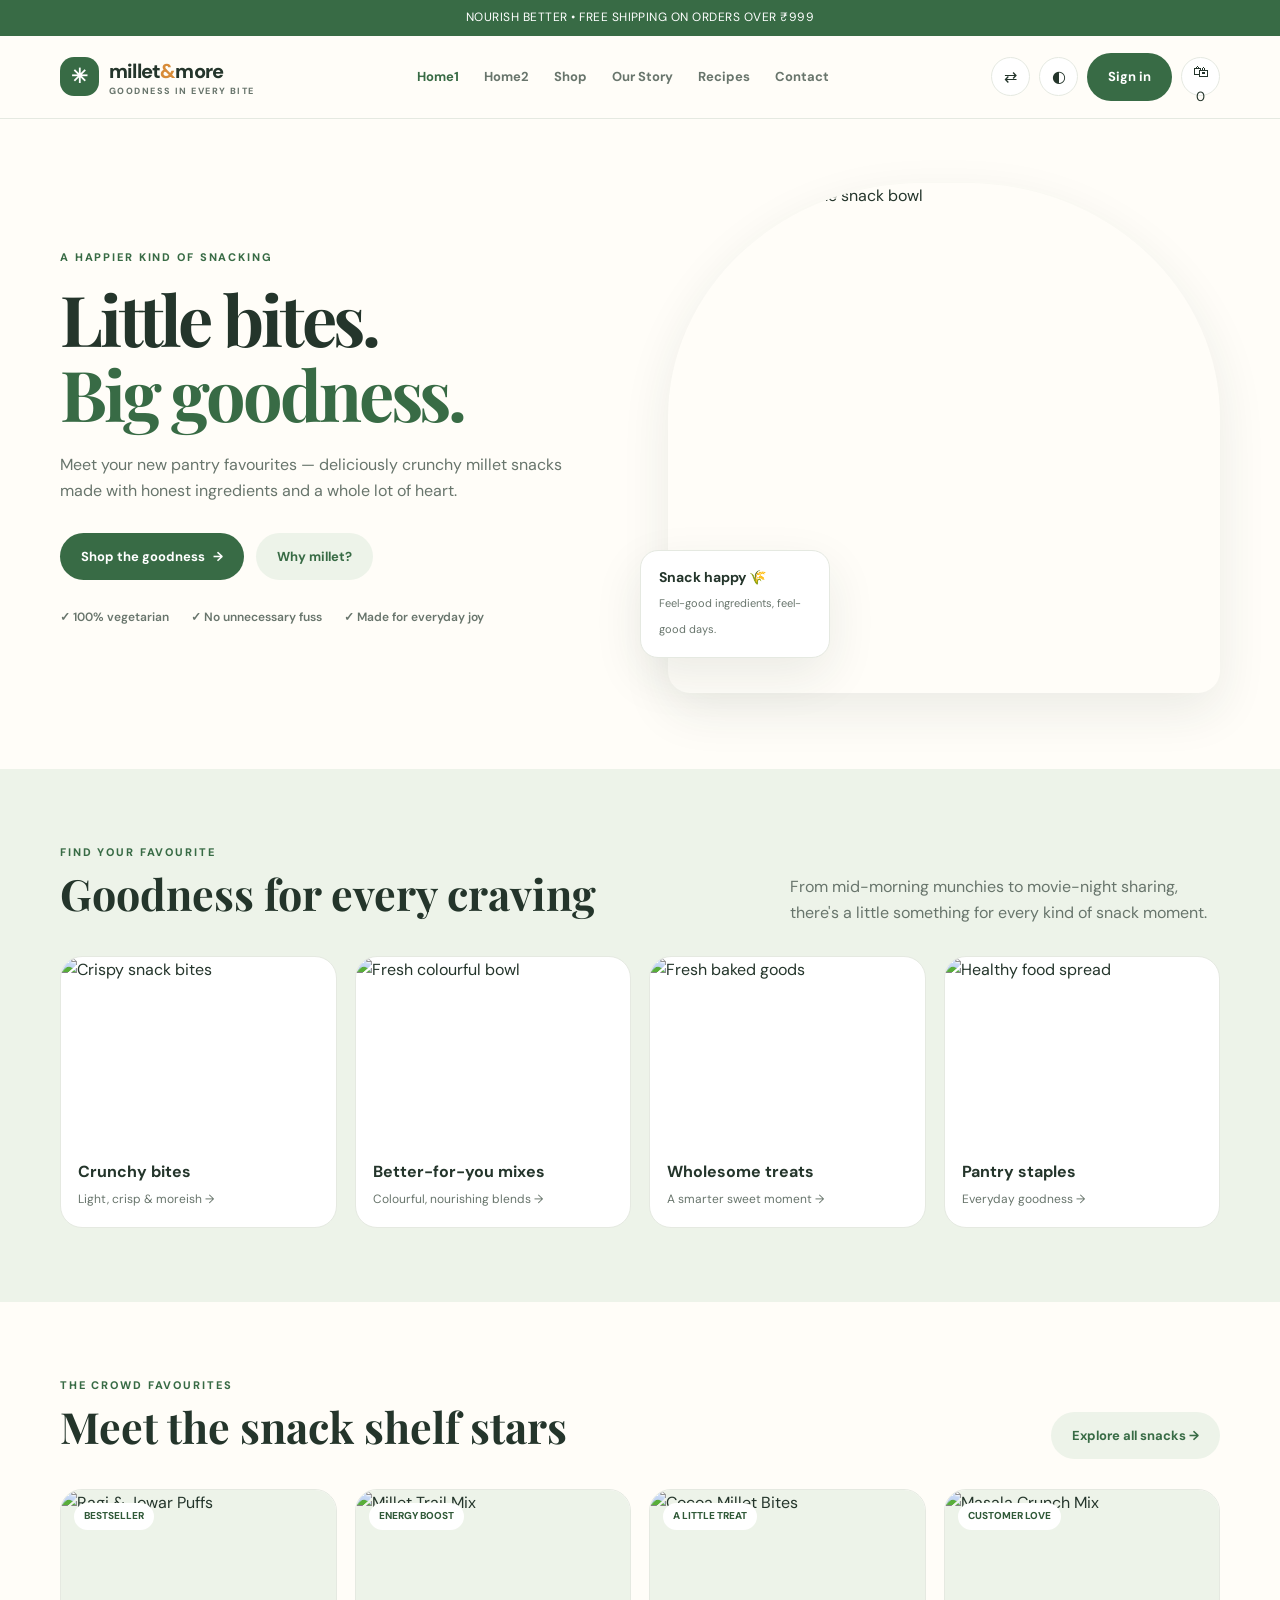
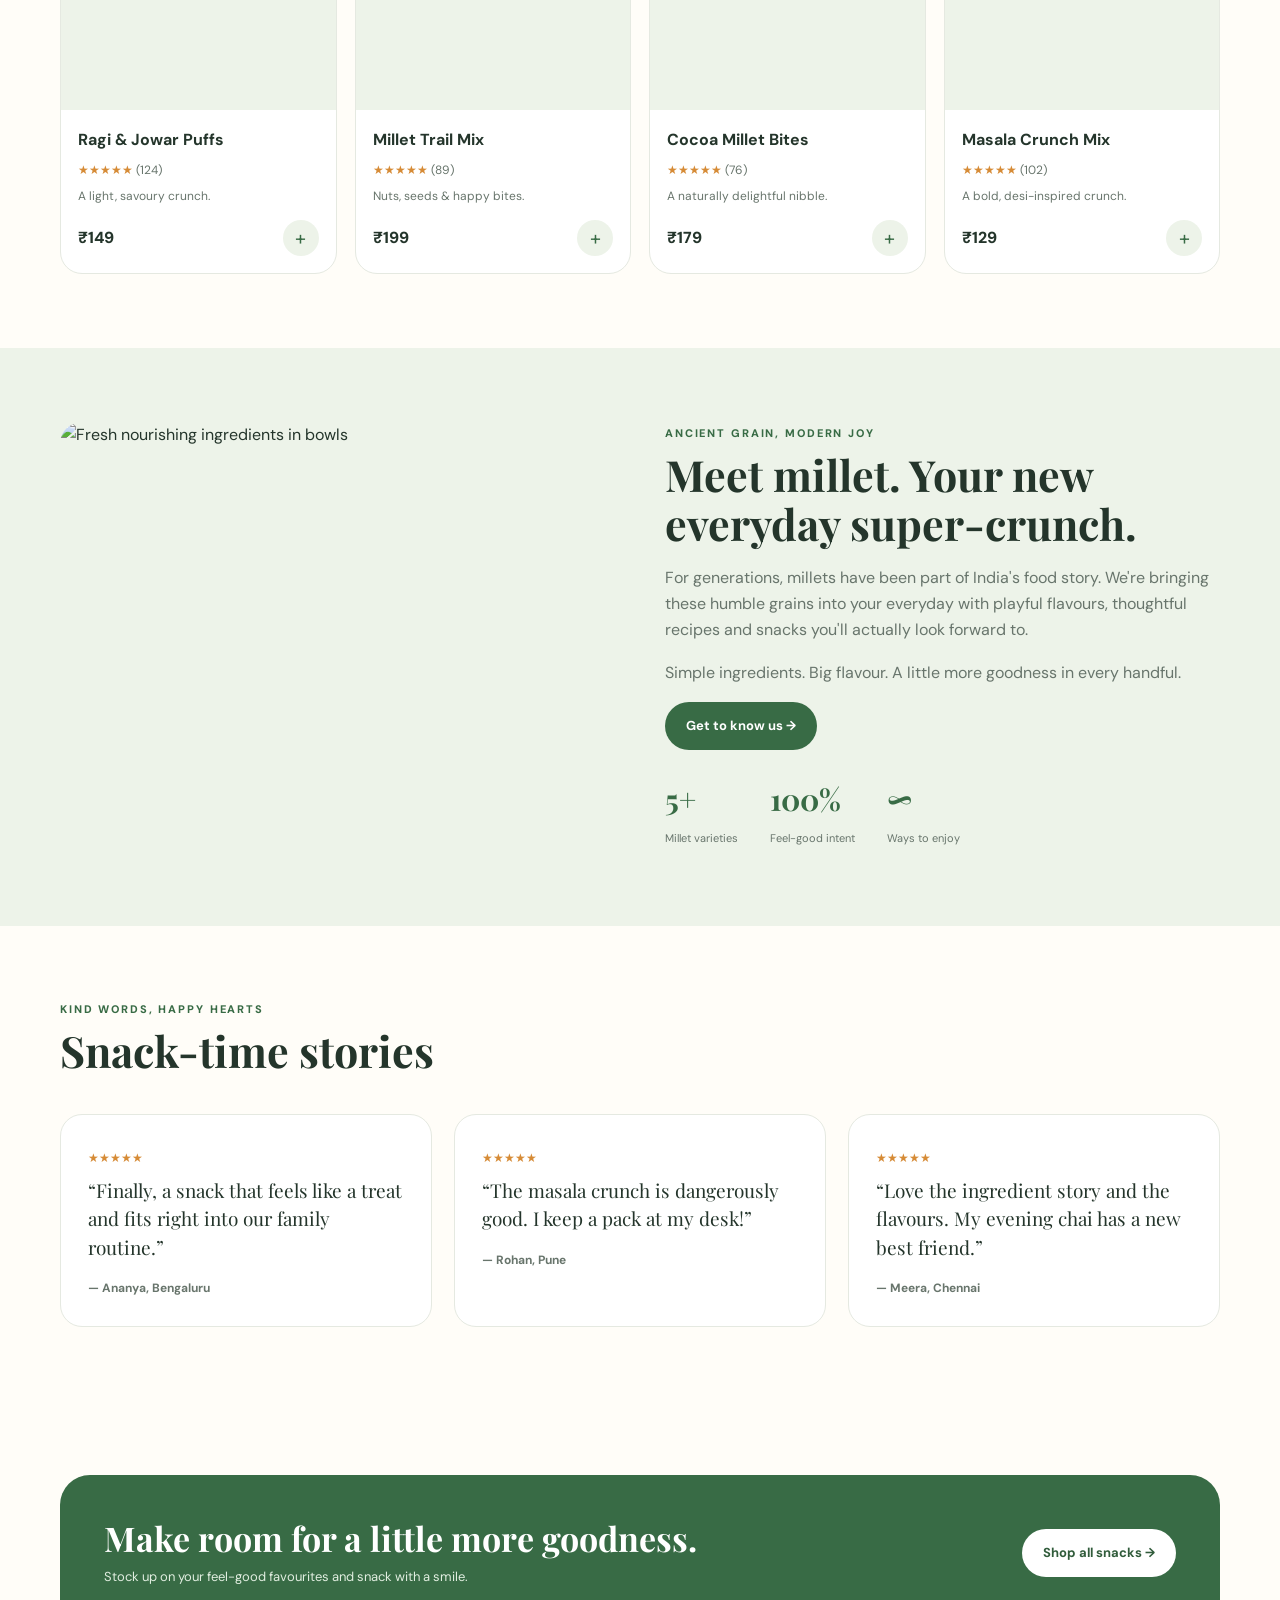
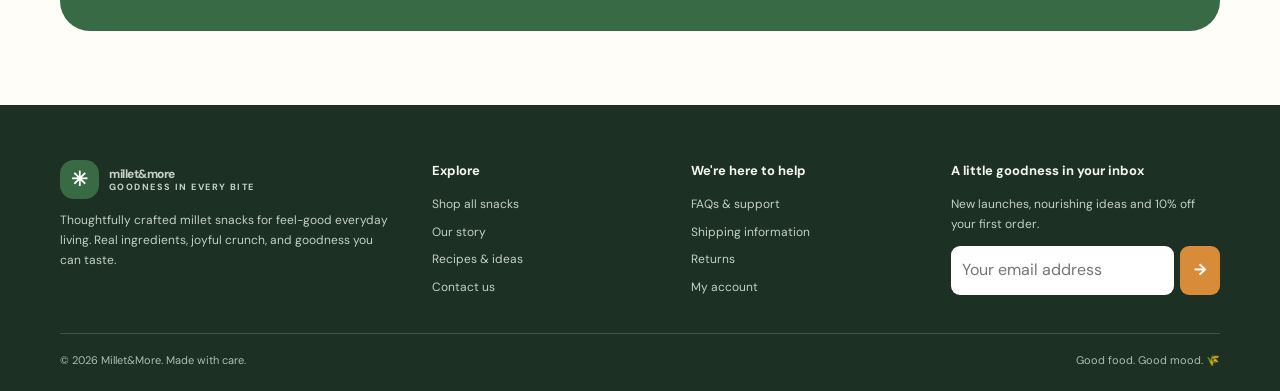
==== index.html @ 78584b70 "Add index.html for GitHub Pages root deployment and update README" ====
<!doctype html><html lang="en"><head><meta charset="utf-8"><meta name="viewport" content="width=device-width, initial-scale=1"><meta name="description" content="Millet&More — wholesome millet snacks and feel-good pantry favourites."><title>Home1 | Millet&More</title><link rel="stylesheet" href="assets/style.css"></head><body><div class="topbar">NOURISH BETTER • FREE SHIPPING ON ORDERS OVER ₹999</div>
<header class="site-header"><div class="container nav-wrap">
<a class="logo" href="Home1.html"><span class="logo-mark">✳</span><span>millet<span style="color:var(--brand2)">&</span>more<small>goodness in every bite</small></span></a>
<nav class="nav-links"><a class="active" href="Home1.html">Home1</a><a class="" href="Home2.html">Home2</a><a class="" href="shop.html">Shop</a><a class="" href="about.html">Our Story</a><a class="" href="recipes.html">Recipes</a><a class="" href="contact.html">Contact</a></nav><div class="nav-actions"><button class="icon-btn" data-rtl-toggle title="Toggle RTL">⇄</button><button class="icon-btn" data-theme-toggle title="Toggle theme">◐</button><a class="btn" href="login.html">Sign in</a><button class="icon-btn" aria-label="Basket">🛍<sup data-cart-count>0</sup></button><button class="menu-btn" aria-label="Open menu">☰</button></div></div></header><main><section class="hero"><div class="container hero-grid"><div><div class="eyebrow">A happier kind of snacking</div><h1>Little bites.<br><em>Big goodness.</em></h1><p>Meet your new pantry favourites — deliciously crunchy millet snacks made with honest ingredients and a whole lot of heart.</p><div class="hero-cta"><a class="btn" href="shop.html">Shop the goodness <span>→</span></a><a class="btn secondary" href="about.html">Why millet?</a></div><div class="trust-row"><span>✓ 100% vegetarian</span><span>✓ No unnecessary fuss</span><span>✓ Made for everyday joy</span></div></div><div class="hero-photo"><img src="https://images.unsplash.com/photo-1599599810694-b5ac4ddc2d5b?auto=format&fit=crop&w=1100&q=85" alt="Colourful wholesome snack bowl"><div class="float-card"><strong>Snack happy 🌾</strong><span>Feel-good ingredients, feel-good days.</span></div></div></div></section>
<section class="section alt"><div class="container"><div class="section-head"><div><div class="eyebrow">Find your favourite</div><h2>Goodness for every craving</h2></div><p>From mid-morning munchies to movie-night sharing, there's a little something for every kind of snack moment.</p></div><div class="grid-4">
<a class="category-card" href="shop.html"><img src="https://images.unsplash.com/photo-1601050690597-df0568f70950?auto=format&fit=crop&w=700&q=80" alt="Crispy snack bites"><div><h3>Crunchy bites</h3><p>Light, crisp & moreish →</p></div></a>
<a class="category-card" href="shop.html"><img src="https://images.unsplash.com/photo-1512621776951-a57141f2eefd?auto=format&fit=crop&w=700&q=80" alt="Fresh colourful bowl"><div><h3>Better-for-you mixes</h3><p>Colourful, nourishing blends →</p></div></a>
<a class="category-card" href="shop.html"><img src="https://images.unsplash.com/photo-1509440159596-0249088772ff?auto=format&fit=crop&w=700&q=80" alt="Fresh baked goods"><div><h3>Wholesome treats</h3><p>A smarter sweet moment →</p></div></a>
<a class="category-card" href="shop.html"><img src="https://images.unsplash.com/photo-1490645935967-10de6ba17061?auto=format&fit=crop&w=700&q=80" alt="Healthy food spread"><div><h3>Pantry staples</h3><p>Everyday goodness →</p></div></a>
</div></div></section>
<section class="section"><div class="container"><div class="section-head"><div><div class="eyebrow">The crowd favourites</div><h2>Meet the snack shelf stars</h2></div><a class="btn secondary" href="shop.html">Explore all snacks →</a></div><div class="grid-4">
<article class="product-card"><div class="product-img"><img src="https://images.unsplash.com/photo-1621939514649-280e2aa2f2b8?auto=format&fit=crop&w=700&q=80" alt="Ragi & Jowar Puffs"><span class="tag">BESTSELLER</span></div><div class="product-info"><h3>Ragi & Jowar Puffs</h3><div class="rating">★★★★★ <span style="color:var(--muted)">(124)</span></div><p>A light, savoury crunch.</p><div class="product-bottom"><span class="price">₹149</span><button class="add-btn" aria-label="Add Ragi & Jowar Puffs to basket">+</button></div></div></article><article class="product-card"><div class="product-img"><img src="https://images.unsplash.com/photo-1515543904379-3d757afe72e4?auto=format&fit=crop&w=700&q=80" alt="Millet Trail Mix"><span class="tag">ENERGY BOOST</span></div><div class="product-info"><h3>Millet Trail Mix</h3><div class="rating">★★★★★ <span style="color:var(--muted)">(89)</span></div><p>Nuts, seeds & happy bites.</p><div class="product-bottom"><span class="price">₹199</span><button class="add-btn" aria-label="Add Millet Trail Mix to basket">+</button></div></div></article><article class="product-card"><div class="product-img"><img src="https://images.unsplash.com/photo-1511381939415-e44015466834?auto=format&fit=crop&w=700&q=80" alt="Cocoa Millet Bites"><span class="tag">A LITTLE TREAT</span></div><div class="product-info"><h3>Cocoa Millet Bites</h3><div class="rating">★★★★★ <span style="color:var(--muted)">(76)</span></div><p>A naturally delightful nibble.</p><div class="product-bottom"><span class="price">₹179</span><button class="add-btn" aria-label="Add Cocoa Millet Bites to basket">+</button></div></div></article><article class="product-card"><div class="product-img"><img src="https://images.unsplash.com/photo-1601050690117-94f5f6fa8bd7?auto=format&fit=crop&w=700&q=80" alt="Masala Crunch Mix"><span class="tag">CUSTOMER LOVE</span></div><div class="product-info"><h3>Masala Crunch Mix</h3><div class="rating">★★★★★ <span style="color:var(--muted)">(102)</span></div><p>A bold, desi-inspired crunch.</p><div class="product-bottom"><span class="price">₹129</span><button class="add-btn" aria-label="Add Masala Crunch Mix to basket">+</button></div></div></article></div></div></section>
<section class="section alt"><div class="container split"><img src="https://images.unsplash.com/photo-1547592180-85f173990554?auto=format&fit=crop&w=1000&q=85" alt="Fresh nourishing ingredients in bowls"><div><div class="eyebrow">Ancient grain, modern joy</div><h2>Meet millet. Your new everyday super-crunch.</h2><p>For generations, millets have been part of India's food story. We're bringing these humble grains into your everyday with playful flavours, thoughtful recipes and snacks you'll actually look forward to.</p><p>Simple ingredients. Big flavour. A little more goodness in every handful.</p><a class="btn" href="about.html">Get to know us →</a><div class="stats"><div><strong>5+</strong><span>Millet varieties</span></div><div><strong>100%</strong><span>Feel-good intent</span></div><div><strong>∞</strong><span>Ways to enjoy</span></div></div></div></div></section>
<section class="section"><div class="container"><div class="section-head"><div><div class="eyebrow">Kind words, happy hearts</div><h2>Snack-time stories</h2></div></div><div class="grid-3"><div class="testimonial"><div class="rating">★★★★★</div><blockquote>“Finally, a snack that feels like a treat and fits right into our family routine.”</blockquote><div class="person">— Ananya, Bengaluru</div></div><div class="testimonial"><div class="rating">★★★★★</div><blockquote>“The masala crunch is dangerously good. I keep a pack at my desk!”</blockquote><div class="person">— Rohan, Pune</div></div><div class="testimonial"><div class="rating">★★★★★</div><blockquote>“Love the ingredient story and the flavours. My evening chai has a new best friend.”</blockquote><div class="person">— Meera, Chennai</div></div></div></div></section>
<section class="section"><div class="container"><div class="banner"><div><h2>Make room for a little more goodness.</h2><p>Stock up on your feel-good favourites and snack with a smile.</p></div><a class="btn" href="shop.html">Shop all snacks →</a></div></div></section></main><footer class="site-footer"><div class="container"><div class="footer-grid">
<div><a class="logo" href="Home1.html"><span class="logo-mark">✳</span><span>millet&more<small style="color:#c3d0c5">goodness in every bite</small></span></a><p>Thoughtfully crafted millet snacks for feel-good everyday living. Real ingredients, joyful crunch, and goodness you can taste.</p></div>
<div><h4>Explore</h4><div class="footer-links"><a href="shop.html">Shop all snacks</a><a href="about.html">Our story</a><a href="recipes.html">Recipes & ideas</a><a href="contact.html">Contact us</a></div></div>
<div><h4>We're here to help</h4><div class="footer-links"><a href="contact.html">FAQs & support</a><a href="contact.html">Shipping information</a><a href="contact.html">Returns</a><a href="login.html">My account</a></div></div>
<div><h4>A little goodness in your inbox</h4><p>New launches, nourishing ideas and 10% off your first order.</p><form class="newsletter" data-demo data-success="You're on the list!"><input type="email" placeholder="Your email address" required><button>→</button></form></div>
</div><div class="copyright"><span>© 2026 Millet&More. Made with care.</span><span>Good food. Good mood. 🌾</span></div></div></footer><div class="toast"></div><script src="assets/app.js"></script></body></html>
---- assets/style.css ----
@import url('https://fonts.googleapis.com/css2?family=DM+Sans:wght@400;500;600;700;800&family=Playfair+Display:wght@600;700;800&display=swap');
:root{--bg:#fffdf8;--surface:#ffffff;--ink:#24352b;--muted:#68756c;--brand:#386b45;--brand2:#d88b38;--soft:#edf3e9;--line:#e5e9e1;--shadow:0 18px 50px rgba(37,57,40,.09);--radius:22px}
[data-theme="dark"]{--bg:#17231c;--surface:#223128;--ink:#f3f5ef;--muted:#bac6bb;--brand:#a7d3a4;--brand2:#f0b76e;--soft:#2b3c30;--line:#3b4b40;--shadow:0 18px 50px rgba(0,0,0,.24)}
*{box-sizing:border-box}html{scroll-behavior:smooth}body{margin:0;background:var(--bg);color:var(--ink);font-family:'DM Sans',sans-serif;line-height:1.65;transition:background .2s,color .2s}a{color:inherit;text-decoration:none}img{max-width:100%;display:block}button,input,textarea,select{font:inherit}.container{width:min(1160px,calc(100% - 40px));margin:auto}.topbar{background:var(--brand);color:#fff;text-align:center;padding:8px 12px;font-size:12px;letter-spacing:.04em}.site-header{position:sticky;top:0;z-index:20;background:color-mix(in srgb,var(--bg) 94%,transparent);backdrop-filter:blur(14px);border-bottom:1px solid var(--line)}.nav-wrap{min-height:82px;display:flex;align-items:center;justify-content:space-between;gap:20px}.logo{display:flex;align-items:center;gap:10px;font-weight:800;font-size:20px;letter-spacing:-.04em}.logo-mark{width:39px;height:39px;border-radius:14px;background:var(--brand);color:white;display:grid;place-items:center;font-size:20px}.logo small{display:block;color:var(--muted);font-size:9px;letter-spacing:.16em;text-transform:uppercase;margin-top:-4px}.nav-links{display:flex;align-items:center;gap:25px;font-size:13px;font-weight:700}.nav-links a{color:var(--muted);transition:.2s}.nav-links a:hover,.nav-links a.active{color:var(--brand)}.nav-actions{display:flex;align-items:center;gap:9px}.icon-btn,.menu-btn{border:1px solid var(--line);background:var(--surface);color:var(--ink);width:39px;height:39px;border-radius:50%;cursor:pointer;display:grid;place-items:center}.menu-btn{display:none}.btn{border:0;background:var(--brand);color:#fff;padding:13px 21px;border-radius:999px;font-weight:700;font-size:13px;display:inline-flex;align-items:center;justify-content:center;gap:8px;cursor:pointer;transition:transform .2s,filter .2s}.btn:hover{transform:translateY(-2px);filter:brightness(1.08)}.btn.secondary{background:var(--soft);color:var(--brand)}.btn.outline{background:transparent;border:1px solid var(--line);color:var(--ink)}.eyebrow{color:var(--brand);font-size:11px;font-weight:800;letter-spacing:.17em;text-transform:uppercase}.hero{padding:64px 0 76px;overflow:hidden}.hero-grid{display:grid;grid-template-columns:1fr 1fr;gap:56px;align-items:center}.hero h1,.page-hero h1{font-family:'Playfair Display',serif;font-size:clamp(43px,5.5vw,70px);line-height:1.08;letter-spacing:-.045em;margin:15px 0 20px}.hero h1 em{color:var(--brand);font-style:normal}.hero p{color:var(--muted);max-width:510px;font-size:16px}.hero-cta{display:flex;gap:12px;flex-wrap:wrap;margin:28px 0}.trust-row{display:flex;gap:22px;flex-wrap:wrap;color:var(--muted);font-size:12px;font-weight:600}.hero-photo{position:relative}.hero-photo>img{height:510px;width:100%;object-fit:cover;border-radius:46% 46% 22px 22px;box-shadow:var(--shadow)}.float-card{position:absolute;left:-28px;bottom:35px;background:var(--surface);border:1px solid var(--line);border-radius:18px;padding:15px 18px;box-shadow:var(--shadow);max-width:190px}.float-card strong{display:block;font-size:14px}.float-card span{font-size:11px;color:var(--muted)}.section{padding:74px 0}.section.alt{background:var(--soft)}.section-head{display:flex;align-items:end;justify-content:space-between;gap:20px;margin-bottom:30px}.section h2,.section-head h2{font-family:'Playfair Display',serif;font-size:clamp(30px,3.5vw,43px);line-height:1.15;margin:8px 0}.section-head p{color:var(--muted);max-width:430px;margin:0}.grid-4{display:grid;grid-template-columns:repeat(4,1fr);gap:18px}.grid-3{display:grid;grid-template-columns:repeat(3,1fr);gap:22px}.category-card,.product-card,.feature-card,.story-card,.recipe-card{background:var(--surface);border:1px solid var(--line);border-radius:var(--radius);overflow:hidden;transition:transform .25s,box-shadow .25s}.category-card:hover,.product-card:hover,.recipe-card:hover{transform:translateY(-5px);box-shadow:var(--shadow)}.category-card img{height:185px;width:100%;object-fit:cover}.category-card div{padding:17px}.category-card h3,.product-card h3,.recipe-card h3{margin:0 0 4px;font-size:16px}.category-card p,.product-card p,.recipe-card p{margin:0;color:var(--muted);font-size:12px}.product-card .product-img{height:220px;position:relative;background:var(--soft)}.product-card .product-img img{height:100%;width:100%;object-fit:cover}.tag{position:absolute;top:13px;left:13px;background:#fff;color:#315a39;border-radius:999px;padding:5px 10px;font-size:10px;font-weight:800}.product-info{padding:17px}.rating{color:#d68b36;font-size:12px;margin:7px 0}.product-bottom{display:flex;align-items:center;justify-content:space-between;margin-top:13px}.price{font-weight:800}.add-btn{border:0;border-radius:50%;width:36px;height:36px;background:var(--soft);color:var(--brand);font-size:20px;cursor:pointer}.feature-card{padding:25px}.feature-icon{width:48px;height:48px;border-radius:16px;background:var(--soft);display:grid;place-items:center;font-size:23px;margin-bottom:16px}.feature-card h3{margin:0 0 6px}.feature-card p{color:var(--muted);font-size:13px;margin:0}.split{display:grid;grid-template-columns:1fr 1fr;gap:50px;align-items:center}.split img{width:100%;height:430px;object-fit:cover;border-radius:var(--radius)}.split p{color:var(--muted)}.stats{display:flex;gap:32px;margin-top:25px}.stats strong{display:block;font-family:'Playfair Display';font-size:30px;color:var(--brand)}.stats span{font-size:11px;color:var(--muted)}.testimonial{background:var(--surface);border:1px solid var(--line);border-radius:var(--radius);padding:27px}.testimonial blockquote{margin:0 0 18px;font-family:'Playfair Display';font-size:19px;line-height:1.5}.person{font-size:12px;color:var(--muted);font-weight:700}.banner{background:var(--brand);color:white;border-radius:30px;padding:44px;display:flex;align-items:center;justify-content:space-between;gap:25px}.banner h2{font-family:'Playfair Display';font-size:34px;line-height:1.15;margin:0 0 8px}.banner p{margin:0;color:#e1eee0;font-size:13px}.banner .btn{background:#fff;color:#315c3b;white-space:nowrap}.page-hero{padding:70px 0 55px;background:var(--soft);text-align:center}.page-hero h1{font-size:52px;margin:10px 0}.page-hero p{color:var(--muted);max-width:620px;margin:auto}.content-section{padding:60px 0}.filters{display:flex;gap:9px;flex-wrap:wrap;margin-bottom:24px}.filter{border:1px solid var(--line);background:var(--surface);color:var(--muted);border-radius:999px;padding:9px 16px;font-size:12px;font-weight:700;cursor:pointer}.filter.active{background:var(--brand);color:#fff;border-color:var(--brand)}.story-card{display:grid;grid-template-columns:1fr 1fr;gap:0}.story-card img{height:100%;min-height:330px;object-fit:cover}.story-copy{padding:36px}.story-copy p{color:var(--muted)}.recipe-card img{width:100%;height:220px;object-fit:cover}.recipe-card .recipe-copy{padding:19px}.meta{color:var(--brand);font-size:10px;font-weight:800;letter-spacing:.1em;text-transform:uppercase;margin-bottom:8px}.contact-grid{display:grid;grid-template-columns:.8fr 1.2fr;gap:35px}.contact-info{background:var(--soft);padding:30px;border-radius:var(--radius)}.contact-info p{color:var(--muted);font-size:13px}.form-card{background:var(--surface);border:1px solid var(--line);border-radius:var(--radius);padding:30px;box-shadow:var(--shadow)}.field{margin-bottom:16px}.field label{display:block;font-size:12px;font-weight:700;margin-bottom:7px}.field input,.field textarea,.field select{width:100%;padding:13px 14px;border:1px solid var(--line);border-radius:12px;background:var(--bg);color:var(--ink);outline:none}.field input:focus,.field textarea:focus{border-color:var(--brand)}.field textarea{min-height:120px;resize:vertical}.site-footer{background:#1d3024;color:#f5f7f1;padding:55px 0 22px}.footer-grid{display:grid;grid-template-columns:1.5fr 1fr 1fr 1.2fr;gap:35px}.site-footer p,.site-footer a{color:#c3d0c5;font-size:12px}.site-footer h4{margin:0 0 13px;font-size:13px}.footer-links{display:grid;gap:8px}.newsletter{display:flex;gap:6px;margin-top:10px}.newsletter input{min-width:0;width:100%;padding:11px;border:0;border-radius:9px;background:#fff;color:#24352b}.newsletter button{border:0;border-radius:9px;padding:0 14px;background:#d88b38;color:#fff;font-weight:800;cursor:pointer}.copyright{border-top:1px solid #405346;margin-top:35px;padding-top:17px;color:#aebdb1;font-size:11px;display:flex;justify-content:space-between;gap:10px}.toast{position:fixed;bottom:22px;right:22px;background:var(--ink);color:var(--bg);padding:12px 18px;border-radius:12px;box-shadow:var(--shadow);opacity:0;transform:translateY(10px);transition:.25s;z-index:50;font-size:13px}.toast.show{opacity:1;transform:translateY(0)}.auth-page{min-height:100vh;display:flex;align-items:center;justify-content:center;background:var(--bg);position:relative;padding:50px 20px}.auth-top-actions{position:absolute;top:22px;right:24px;display:flex;align-items:center;gap:10px;z-index:30}.rtl .auth-top-actions{right:auto;left:24px}.auth-box{width:min(450px,100%);background:var(--surface);border:1px solid var(--line);border-radius:var(--radius);padding:42px 36px;box-shadow:var(--shadow)}.auth-logo{justify-content:center;margin:0 auto 22px;text-align:center}.auth-box .eyebrow{text-align:center}.auth-box h1{font:700 36px 'Playfair Display';margin:0 0 6px;text-align:center}.auth-box>p{color:var(--muted);font-size:13px;margin:0 auto 26px;text-align:center;max-width:360px}.auth-box .btn{width:100%}.auth-links{display:flex;justify-content:space-between;font-size:12px;color:var(--brand);margin:13px 0 22px}.auth-bottom{text-align:center;color:var(--muted);font-size:12px;margin-top:20px}.auth-bottom a{color:var(--brand);font-weight:800}.back-home{display:flex;align-items:center;justify-content:center;gap:7px;color:var(--muted);font-size:12px;margin-top:24px;text-align:center;transition:color .2s}.back-home:hover{color:var(--brand)}.social-links{display:flex;align-items:center;gap:10px;margin-top:14px;flex-wrap:wrap}.social-icon-btn{width:38px;height:38px;border-radius:50%;background:var(--surface);border:1px solid var(--line);color:var(--brand);display:grid;place-items:center;transition:transform .2s,background .2s,color .2s;text-decoration:none}.social-icon-btn:hover{transform:translateY(-3px);background:var(--brand);color:#fff;border-color:var(--brand)}.social-icon-btn svg{width:18px;height:18px;fill:currentColor}.map-card{border-radius:var(--radius);overflow:hidden;border:1px solid var(--line);box-shadow:var(--shadow);background:var(--surface);margin-top:40px}.map-card iframe{width:100%;height:380px;border:0;display:block}.map-header{padding:18px 24px;border-bottom:1px solid var(--line);display:flex;align-items:center;justify-content:space-between;flex-wrap:wrap;gap:15px}.rtl{direction:rtl}.rtl .float-card{left:auto;right:-28px}.rtl .tag{left:auto;right:13px}.rtl .toast{right:auto;left:22px}.rtl .auth-quote{left:auto;right:8%}
@media(max-width:900px){.nav-links{gap:13px}.hero-grid{gap:28px}.hero-photo>img{height:420px}.grid-4{grid-template-columns:repeat(2,1fr)}.footer-grid{grid-template-columns:repeat(2,1fr)}}
@media(max-width:700px){.nav-wrap{min-height:70px}.menu-btn{display:grid}.nav-links{display:none;position:absolute;top:70px;left:0;right:0;background:var(--surface);border-bottom:1px solid var(--line);padding:20px;flex-direction:column;align-items:flex-start;z-index:50;box-shadow:var(--shadow)}.nav-links.open{display:flex}.nav-actions .btn{display:none}.hero{padding:45px 0}.hero-grid,.split,.contact-grid{grid-template-columns:1fr}.hero-photo{max-width:500px;margin:auto}.hero-photo>img{height:380px}.float-card{left:8px}.grid-3{grid-template-columns:1fr}.section{padding:52px 0}.section-head{display:block}.section-head p{margin-top:10px}.banner{padding:30px;display:block}.banner .btn{margin-top:20px}.story-card{grid-template-columns:1fr}.story-card img{min-height:230px;height:230px}.footer-grid{grid-template-columns:1fr 1fr}.auth-page{padding:30px 15px}.auth-box{padding:30px 22px}.auth-logo{margin-bottom:24px}.stats{gap:18px}.page-hero h1{font-size:42px}}
@media(max-width:430px){.grid-4{grid-template-columns:1fr 1fr;gap:10px}.category-card img{height:135px}.category-card div{padding:12px}.category-card h3{font-size:13px}.product-card .product-img{height:160px}.product-info{padding:12px}.footer-grid{grid-template-columns:1fr}.hero h1{font-size:43px}}
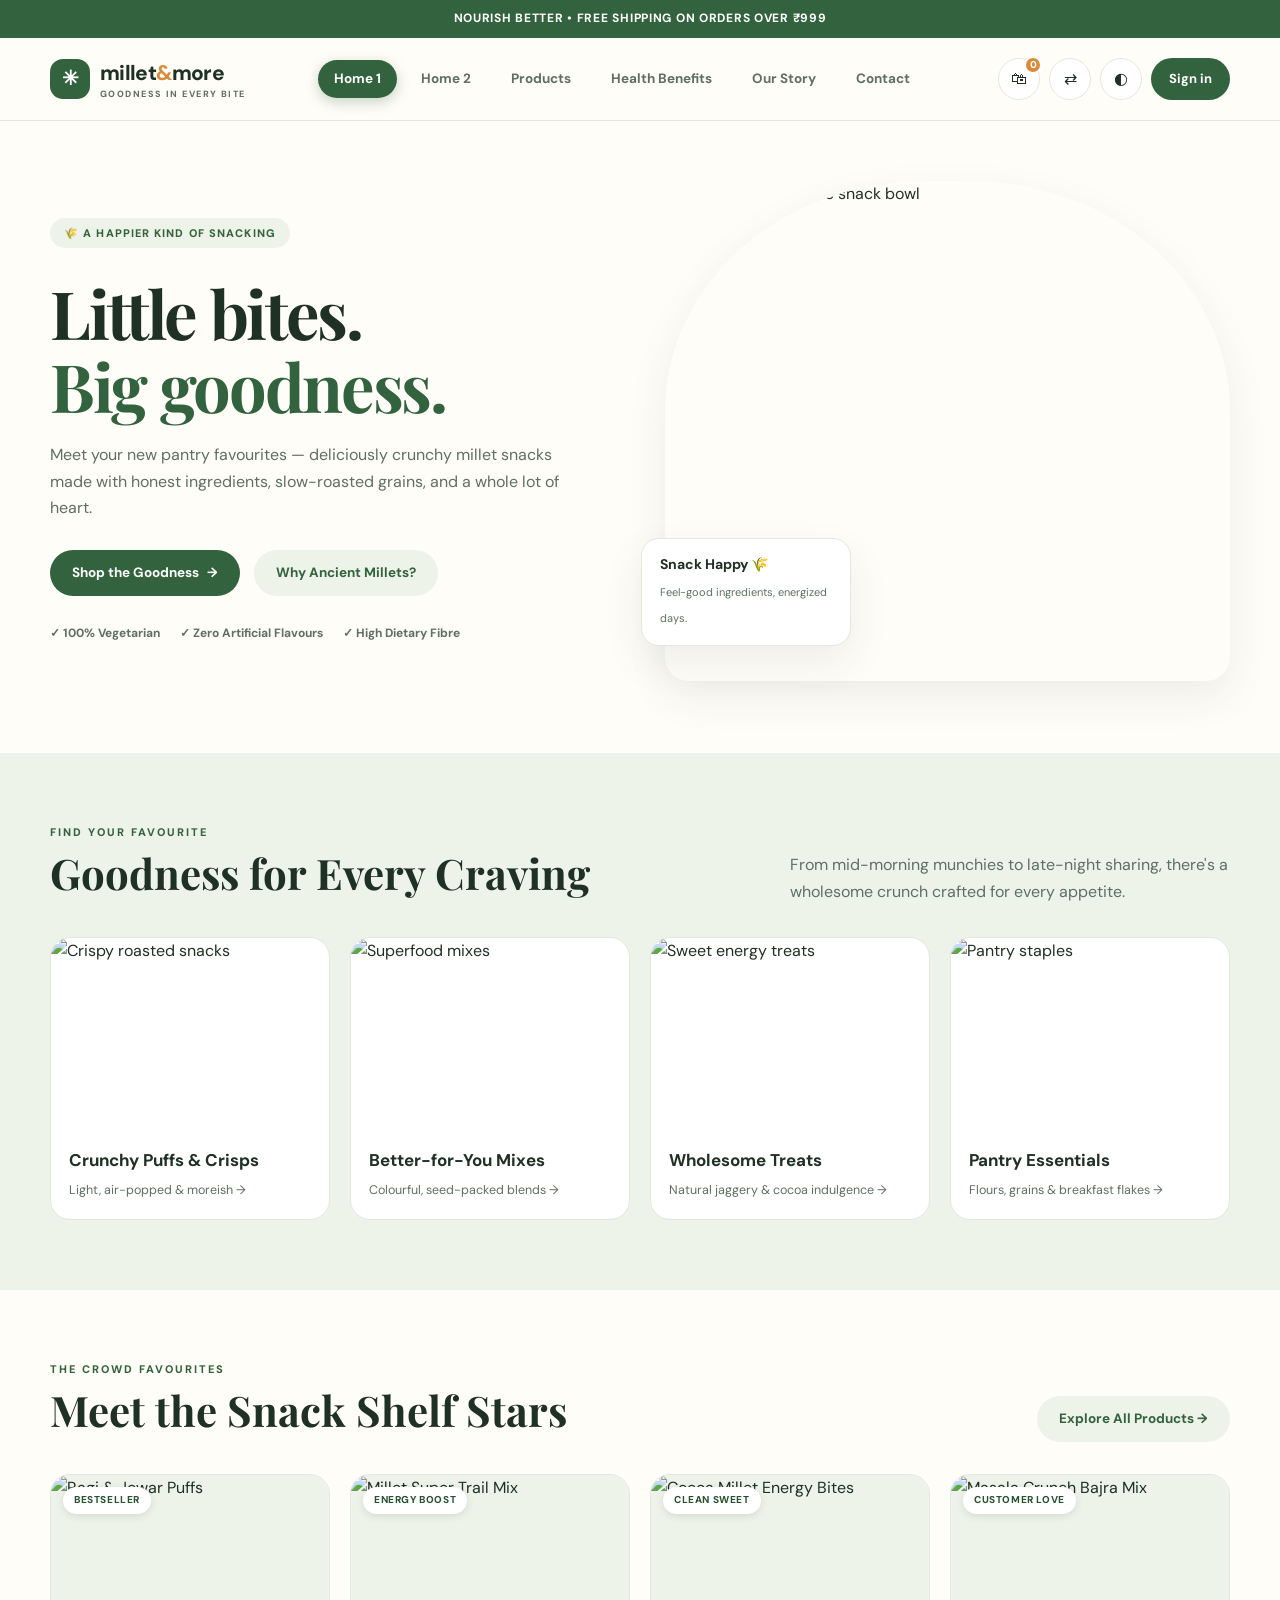
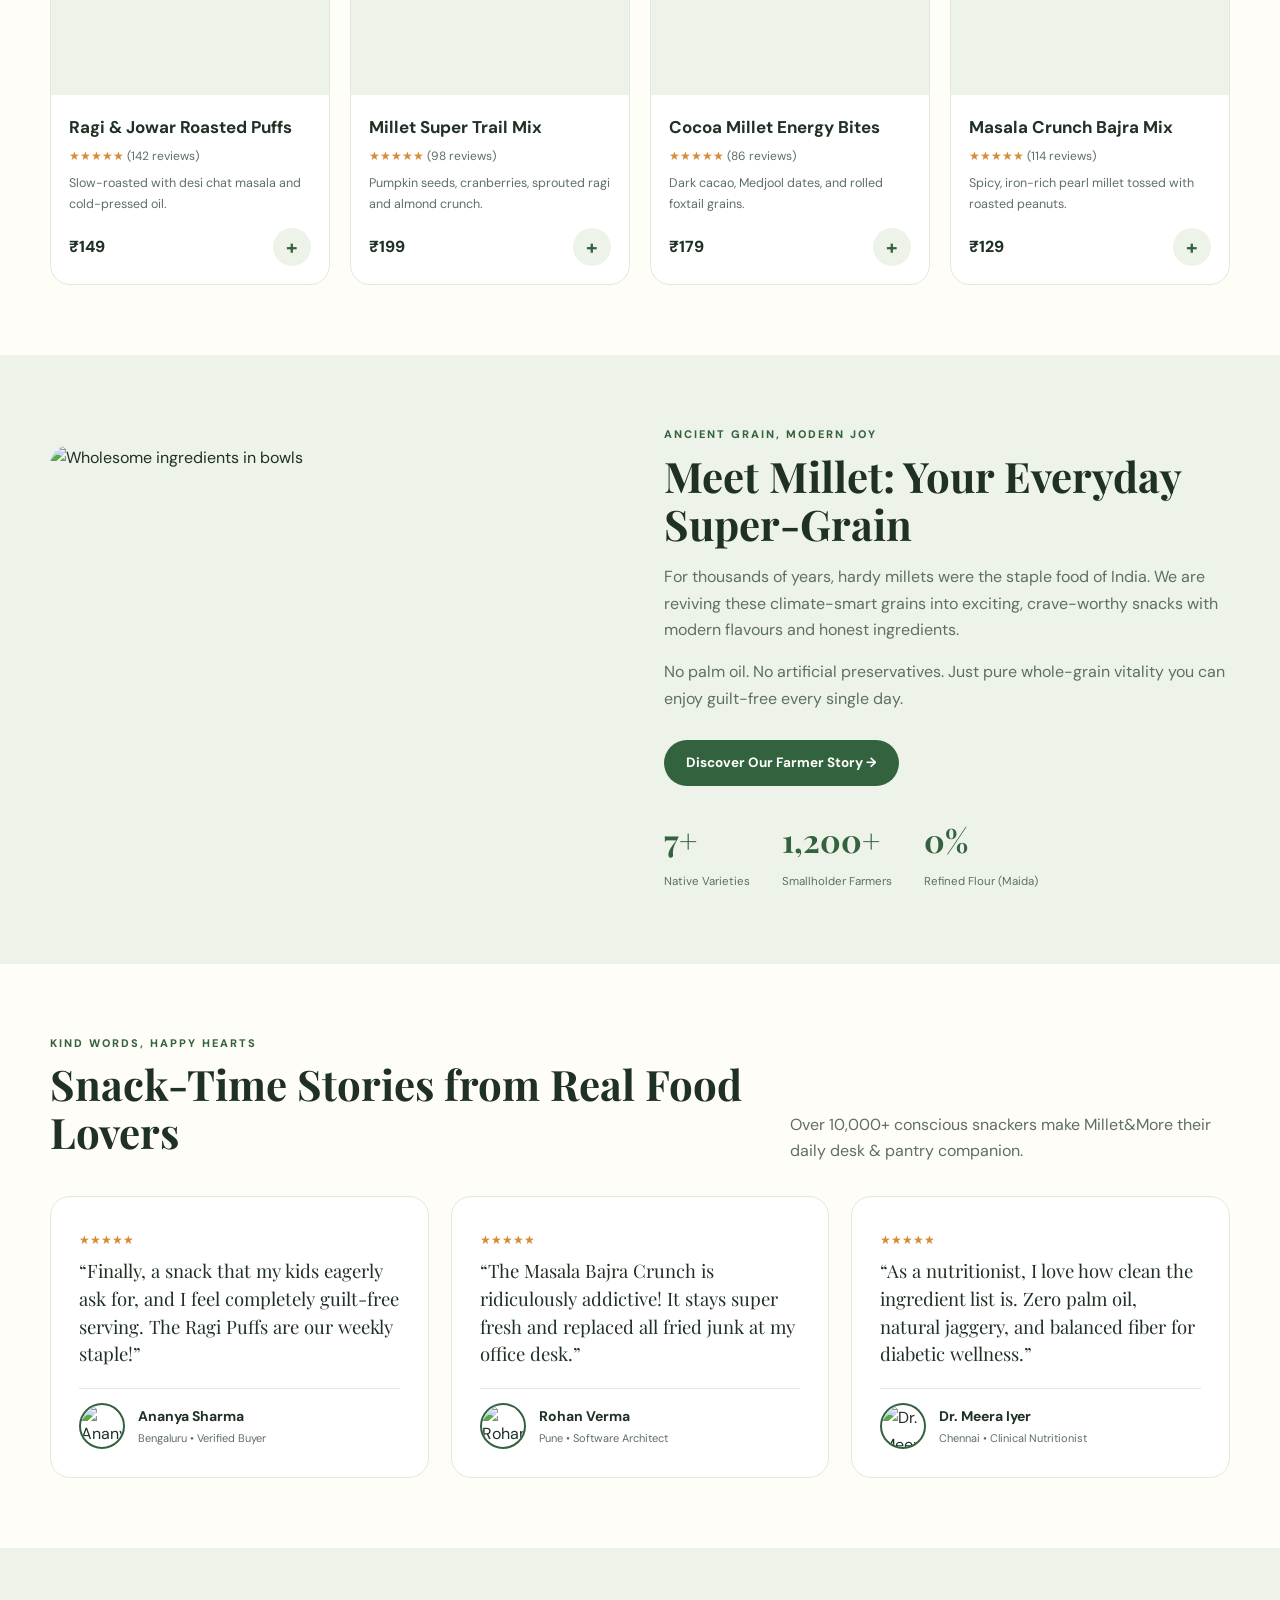
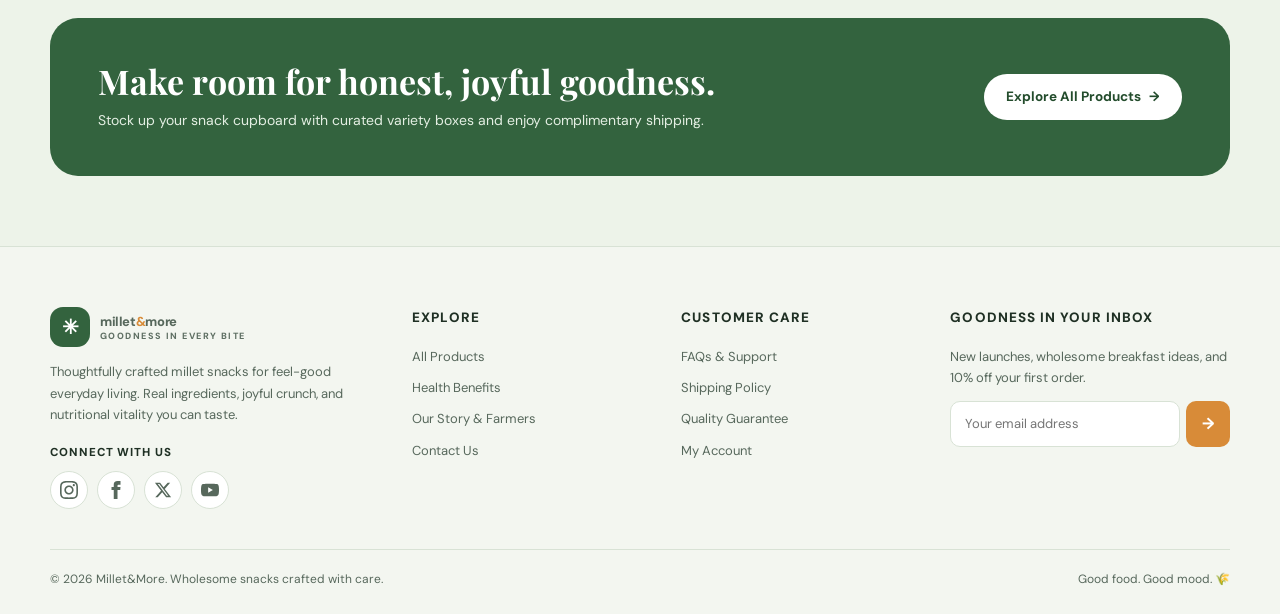
==== commit 96e0f4f3: "Comprehensive update: fix all 25 points including favicon, products and health-benefits pages, hero " ====
--- a/index.html
+++ b/index.html
@@ -1,20 +1,355 @@
-<!doctype html><html lang="en"><head><meta charset="utf-8"><meta name="viewport" content="width=device-width, initial-scale=1"><meta name="description" content="Millet&More — wholesome millet snacks and feel-good pantry favourites."><title>Home1 | Millet&More</title><link rel="stylesheet" href="assets/style.css"></head><body><div class="topbar">NOURISH BETTER • FREE SHIPPING ON ORDERS OVER ₹999</div>
-<header class="site-header"><div class="container nav-wrap">
-<a class="logo" href="Home1.html"><span class="logo-mark">✳</span><span>millet<span style="color:var(--brand2)">&</span>more<small>goodness in every bite</small></span></a>
-<nav class="nav-links"><a class="active" href="Home1.html">Home1</a><a class="" href="Home2.html">Home2</a><a class="" href="shop.html">Shop</a><a class="" href="about.html">Our Story</a><a class="" href="recipes.html">Recipes</a><a class="" href="contact.html">Contact</a></nav><div class="nav-actions"><button class="icon-btn" data-rtl-toggle title="Toggle RTL">⇄</button><button class="icon-btn" data-theme-toggle title="Toggle theme">◐</button><a class="btn" href="login.html">Sign in</a><button class="icon-btn" aria-label="Basket">🛍<sup data-cart-count>0</sup></button><button class="menu-btn" aria-label="Open menu">☰</button></div></div></header><main><section class="hero"><div class="container hero-grid"><div><div class="eyebrow">A happier kind of snacking</div><h1>Little bites.<br><em>Big goodness.</em></h1><p>Meet your new pantry favourites — deliciously crunchy millet snacks made with honest ingredients and a whole lot of heart.</p><div class="hero-cta"><a class="btn" href="shop.html">Shop the goodness <span>→</span></a><a class="btn secondary" href="about.html">Why millet?</a></div><div class="trust-row"><span>✓ 100% vegetarian</span><span>✓ No unnecessary fuss</span><span>✓ Made for everyday joy</span></div></div><div class="hero-photo"><img src="https://images.unsplash.com/photo-1599599810694-b5ac4ddc2d5b?auto=format&fit=crop&w=1100&q=85" alt="Colourful wholesome snack bowl"><div class="float-card"><strong>Snack happy 🌾</strong><span>Feel-good ingredients, feel-good days.</span></div></div></div></section>
-<section class="section alt"><div class="container"><div class="section-head"><div><div class="eyebrow">Find your favourite</div><h2>Goodness for every craving</h2></div><p>From mid-morning munchies to movie-night sharing, there's a little something for every kind of snack moment.</p></div><div class="grid-4">
-<a class="category-card" href="shop.html"><img src="https://images.unsplash.com/photo-1601050690597-df0568f70950?auto=format&fit=crop&w=700&q=80" alt="Crispy snack bites"><div><h3>Crunchy bites</h3><p>Light, crisp & moreish →</p></div></a>
-<a class="category-card" href="shop.html"><img src="https://images.unsplash.com/photo-1512621776951-a57141f2eefd?auto=format&fit=crop&w=700&q=80" alt="Fresh colourful bowl"><div><h3>Better-for-you mixes</h3><p>Colourful, nourishing blends →</p></div></a>
-<a class="category-card" href="shop.html"><img src="https://images.unsplash.com/photo-1509440159596-0249088772ff?auto=format&fit=crop&w=700&q=80" alt="Fresh baked goods"><div><h3>Wholesome treats</h3><p>A smarter sweet moment →</p></div></a>
-<a class="category-card" href="shop.html"><img src="https://images.unsplash.com/photo-1490645935967-10de6ba17061?auto=format&fit=crop&w=700&q=80" alt="Healthy food spread"><div><h3>Pantry staples</h3><p>Everyday goodness →</p></div></a>
-</div></div></section>
-<section class="section"><div class="container"><div class="section-head"><div><div class="eyebrow">The crowd favourites</div><h2>Meet the snack shelf stars</h2></div><a class="btn secondary" href="shop.html">Explore all snacks →</a></div><div class="grid-4">
-<article class="product-card"><div class="product-img"><img src="https://images.unsplash.com/photo-1621939514649-280e2aa2f2b8?auto=format&fit=crop&w=700&q=80" alt="Ragi & Jowar Puffs"><span class="tag">BESTSELLER</span></div><div class="product-info"><h3>Ragi & Jowar Puffs</h3><div class="rating">★★★★★ <span style="color:var(--muted)">(124)</span></div><p>A light, savoury crunch.</p><div class="product-bottom"><span class="price">₹149</span><button class="add-btn" aria-label="Add Ragi & Jowar Puffs to basket">+</button></div></div></article><article class="product-card"><div class="product-img"><img src="https://images.unsplash.com/photo-1515543904379-3d757afe72e4?auto=format&fit=crop&w=700&q=80" alt="Millet Trail Mix"><span class="tag">ENERGY BOOST</span></div><div class="product-info"><h3>Millet Trail Mix</h3><div class="rating">★★★★★ <span style="color:var(--muted)">(89)</span></div><p>Nuts, seeds & happy bites.</p><div class="product-bottom"><span class="price">₹199</span><button class="add-btn" aria-label="Add Millet Trail Mix to basket">+</button></div></div></article><article class="product-card"><div class="product-img"><img src="https://images.unsplash.com/photo-1511381939415-e44015466834?auto=format&fit=crop&w=700&q=80" alt="Cocoa Millet Bites"><span class="tag">A LITTLE TREAT</span></div><div class="product-info"><h3>Cocoa Millet Bites</h3><div class="rating">★★★★★ <span style="color:var(--muted)">(76)</span></div><p>A naturally delightful nibble.</p><div class="product-bottom"><span class="price">₹179</span><button class="add-btn" aria-label="Add Cocoa Millet Bites to basket">+</button></div></div></article><article class="product-card"><div class="product-img"><img src="https://images.unsplash.com/photo-1601050690117-94f5f6fa8bd7?auto=format&fit=crop&w=700&q=80" alt="Masala Crunch Mix"><span class="tag">CUSTOMER LOVE</span></div><div class="product-info"><h3>Masala Crunch Mix</h3><div class="rating">★★★★★ <span style="color:var(--muted)">(102)</span></div><p>A bold, desi-inspired crunch.</p><div class="product-bottom"><span class="price">₹129</span><button class="add-btn" aria-label="Add Masala Crunch Mix to basket">+</button></div></div></article></div></div></section>
-<section class="section alt"><div class="container split"><img src="https://images.unsplash.com/photo-1547592180-85f173990554?auto=format&fit=crop&w=1000&q=85" alt="Fresh nourishing ingredients in bowls"><div><div class="eyebrow">Ancient grain, modern joy</div><h2>Meet millet. Your new everyday super-crunch.</h2><p>For generations, millets have been part of India's food story. We're bringing these humble grains into your everyday with playful flavours, thoughtful recipes and snacks you'll actually look forward to.</p><p>Simple ingredients. Big flavour. A little more goodness in every handful.</p><a class="btn" href="about.html">Get to know us →</a><div class="stats"><div><strong>5+</strong><span>Millet varieties</span></div><div><strong>100%</strong><span>Feel-good intent</span></div><div><strong>∞</strong><span>Ways to enjoy</span></div></div></div></div></section>
-<section class="section"><div class="container"><div class="section-head"><div><div class="eyebrow">Kind words, happy hearts</div><h2>Snack-time stories</h2></div></div><div class="grid-3"><div class="testimonial"><div class="rating">★★★★★</div><blockquote>“Finally, a snack that feels like a treat and fits right into our family routine.”</blockquote><div class="person">— Ananya, Bengaluru</div></div><div class="testimonial"><div class="rating">★★★★★</div><blockquote>“The masala crunch is dangerously good. I keep a pack at my desk!”</blockquote><div class="person">— Rohan, Pune</div></div><div class="testimonial"><div class="rating">★★★★★</div><blockquote>“Love the ingredient story and the flavours. My evening chai has a new best friend.”</blockquote><div class="person">— Meera, Chennai</div></div></div></div></section>
-<section class="section"><div class="container"><div class="banner"><div><h2>Make room for a little more goodness.</h2><p>Stock up on your feel-good favourites and snack with a smile.</p></div><a class="btn" href="shop.html">Shop all snacks →</a></div></div></section></main><footer class="site-footer"><div class="container"><div class="footer-grid">
-<div><a class="logo" href="Home1.html"><span class="logo-mark">✳</span><span>millet&more<small style="color:#c3d0c5">goodness in every bite</small></span></a><p>Thoughtfully crafted millet snacks for feel-good everyday living. Real ingredients, joyful crunch, and goodness you can taste.</p></div>
-<div><h4>Explore</h4><div class="footer-links"><a href="shop.html">Shop all snacks</a><a href="about.html">Our story</a><a href="recipes.html">Recipes & ideas</a><a href="contact.html">Contact us</a></div></div>
-<div><h4>We're here to help</h4><div class="footer-links"><a href="contact.html">FAQs & support</a><a href="contact.html">Shipping information</a><a href="contact.html">Returns</a><a href="login.html">My account</a></div></div>
-<div><h4>A little goodness in your inbox</h4><p>New launches, nourishing ideas and 10% off your first order.</p><form class="newsletter" data-demo data-success="You're on the list!"><input type="email" placeholder="Your email address" required><button>→</button></form></div>
-</div><div class="copyright"><span>© 2026 Millet&More. Made with care.</span><span>Good food. Good mood. 🌾</span></div></div></footer><div class="toast"></div><script src="assets/app.js"></script></body></html>+<!doctype html>
+<html lang="en">
+<head>
+  <meta charset="utf-8">
+  <meta name="viewport" content="width=device-width, initial-scale=1">
+  <meta name="description" content="Millet&More — wholesome millet snacks and feel-good pantry favourites.">
+  <title>Home 1 | Millet&More Wholesome Snacks</title>
+  <link rel="icon" type="image/svg+xml" href="assets/images/favicon.svg">
+  <link rel="alternate icon" href="assets/images/favicon.svg">
+  <link rel="stylesheet" href="assets/style.css">
+</head>
+<body>
+  <div class="topbar">NOURISH BETTER • FREE SHIPPING ON ORDERS OVER ₹999</div>
+
+  <header class="site-header">
+    <div class="container nav-wrap">
+      <a class="logo" href="index.html">
+        <span class="logo-mark">✳</span>
+        <span>millet<span class="brand-amp">&</span>more<small>goodness in every bite</small></span>
+      </a>
+      <nav class="nav-links">
+        <a class="active" href="Home1.html">Home 1</a>
+        <a class="" href="Home2.html">Home 2</a>
+        <a class="" href="products.html">Products</a>
+        <a class="" href="health-benefits.html">Health Benefits</a>
+        <a class="" href="about.html">Our Story</a>
+        <a class="" href="contact.html">Contact</a>
+      </nav>
+      <div class="nav-actions">
+        <!-- Point 3: Cart icon before RTL button -->
+        <button class="icon-btn" aria-label="Basket" title="Basket">🛍<sup data-cart-count>0</sup></button>
+        <button class="icon-btn" data-rtl-toggle title="Toggle RTL">⇄</button>
+        <button class="icon-btn" data-theme-toggle title="Toggle theme">◐</button>
+        <a class="btn" href="login.html">Sign in</a>
+        <button class="menu-btn" aria-label="Open menu">☰</button>
+      </div>
+    </div>
+  </header>
+
+  <main>
+    <!-- HERO SECTION -->
+    <section class="hero">
+      <div class="container hero-grid">
+        <div>
+          <div class="eyebrow-pill">🌾 A happier kind of snacking</div>
+          <h1>Little bites.<br><em>Big goodness.</em></h1>
+          <p>Meet your new pantry favourites — deliciously crunchy millet snacks made with honest ingredients, slow-roasted grains, and a whole lot of heart.</p>
+          <div class="hero-cta">
+            <a class="btn" href="products.html">Shop the Goodness <span>→</span></a>
+            <a class="btn secondary" href="health-benefits.html">Why Ancient Millets?</a>
+          </div>
+          <div class="trust-row">
+            <span>✓ 100% Vegetarian</span>
+            <span>✓ Zero Artificial Flavours</span>
+            <span>✓ High Dietary Fibre</span>
+          </div>
+        </div>
+        <div class="hero-photo">
+          <img src="https://images.unsplash.com/photo-1599599810694-b5ac4ddc2d5b?auto=format&fit=crop&w=1100&q=85" alt="Colourful wholesome snack bowl" loading="eager">
+          <div class="float-card">
+            <strong>Snack Happy 🌾</strong>
+            <span>Feel-good ingredients, energized days.</span>
+          </div>
+        </div>
+      </div>
+    </section>
+
+    <!-- CATEGORIES SECTION -->
+    <section class="section alt">
+      <div class="container">
+        <div class="section-head">
+          <div>
+            <div class="eyebrow">Find your favourite</div>
+            <h2>Goodness for Every Craving</h2>
+          </div>
+          <p>From mid-morning munchies to late-night sharing, there's a wholesome crunch crafted for every appetite.</p>
+        </div>
+        <div class="grid-4">
+          <a class="category-card" href="products.html?filter=crunch">
+            <img src="https://images.unsplash.com/photo-1601050690597-df0568f70950?auto=format&fit=crop&w=700&q=80" alt="Crispy roasted snacks">
+            <div>
+              <h3>Crunchy Puffs & Crisps</h3>
+              <p>Light, air-popped & moreish →</p>
+            </div>
+          </a>
+          <a class="category-card" href="products.html?filter=mix">
+            <img src="https://images.unsplash.com/photo-1512621776951-a57141f2eefd?auto=format&fit=crop&w=700&q=80" alt="Superfood mixes">
+            <div>
+              <h3>Better-for-You Mixes</h3>
+              <p>Colourful, seed-packed blends →</p>
+            </div>
+          </a>
+          <a class="category-card" href="products.html?filter=treat">
+            <img src="https://images.unsplash.com/photo-1509440159596-0249088772ff?auto=format&fit=crop&w=700&q=80" alt="Sweet energy treats">
+            <div>
+              <h3>Wholesome Treats</h3>
+              <p>Natural jaggery & cocoa indulgence →</p>
+            </div>
+          </a>
+          <a class="category-card" href="products.html?filter=staple">
+            <img src="https://images.unsplash.com/photo-1490645935967-10de6ba17061?auto=format&fit=crop&w=700&q=80" alt="Pantry staples">
+            <div>
+              <h3>Pantry Essentials</h3>
+              <p>Flours, grains & breakfast flakes →</p>
+            </div>
+          </a>
+        </div>
+      </div>
+    </section>
+
+    <!-- BESTSELLERS -->
+    <section class="section">
+      <div class="container">
+        <div class="section-head">
+          <div>
+            <div class="eyebrow">The crowd favourites</div>
+            <h2>Meet the Snack Shelf Stars</h2>
+          </div>
+          <a class="btn secondary" href="products.html">Explore All Products →</a>
+        </div>
+        <div class="grid-4">
+          <article class="product-card">
+            <div class="product-img">
+              <img src="https://images.unsplash.com/photo-1621939514649-280e2aa2f2b8?auto=format&fit=crop&w=700&q=80" alt="Ragi & Jowar Puffs">
+              <span class="tag">BESTSELLER</span>
+            </div>
+            <div class="product-info">
+              <h3>Ragi & Jowar Roasted Puffs</h3>
+              <div class="rating">★★★★★ <span style="color:var(--muted)">(142 reviews)</span></div>
+              <p>Slow-roasted with desi chat masala and cold-pressed oil.</p>
+              <div class="product-bottom">
+                <span class="price">₹149</span>
+                <button class="add-btn" aria-label="Add Ragi & Jowar Puffs to basket">+</button>
+              </div>
+            </div>
+          </article>
+
+          <article class="product-card">
+            <div class="product-img">
+              <img src="https://images.unsplash.com/photo-1515543904379-3d757afe72e4?auto=format&fit=crop&w=700&q=80" alt="Millet Super Trail Mix">
+              <span class="tag">ENERGY BOOST</span>
+            </div>
+            <div class="product-info">
+              <h3>Millet Super Trail Mix</h3>
+              <div class="rating">★★★★★ <span style="color:var(--muted)">(98 reviews)</span></div>
+              <p>Pumpkin seeds, cranberries, sprouted ragi and almond crunch.</p>
+              <div class="product-bottom">
+                <span class="price">₹199</span>
+                <button class="add-btn" aria-label="Add Millet Trail Mix to basket">+</button>
+              </div>
+            </div>
+          </article>
+
+          <article class="product-card">
+            <div class="product-img">
+              <img src="https://images.unsplash.com/photo-1511381939415-e44015466834?auto=format&fit=crop&w=700&q=80" alt="Cocoa Millet Energy Bites">
+              <span class="tag">CLEAN SWEET</span>
+            </div>
+            <div class="product-info">
+              <h3>Cocoa Millet Energy Bites</h3>
+              <div class="rating">★★★★★ <span style="color:var(--muted)">(86 reviews)</span></div>
+              <p>Dark cacao, Medjool dates, and rolled foxtail grains.</p>
+              <div class="product-bottom">
+                <span class="price">₹179</span>
+                <button class="add-btn" aria-label="Add Cocoa Millet Bites to basket">+</button>
+              </div>
+            </div>
+          </article>
+
+          <article class="product-card">
+            <div class="product-img">
+              <img src="https://images.unsplash.com/photo-1601050690117-94f5f6fa8bd7?auto=format&fit=crop&w=700&q=80" alt="Masala Crunch Bajra Mix">
+              <span class="tag">CUSTOMER LOVE</span>
+            </div>
+            <div class="product-info">
+              <h3>Masala Crunch Bajra Mix</h3>
+              <div class="rating">★★★★★ <span style="color:var(--muted)">(114 reviews)</span></div>
+              <p>Spicy, iron-rich pearl millet tossed with roasted peanuts.</p>
+              <div class="product-bottom">
+                <span class="price">₹129</span>
+                <button class="add-btn" aria-label="Add Masala Crunch Mix to basket">+</button>
+              </div>
+            </div>
+          </article>
+        </div>
+      </div>
+    </section>
+
+    <!-- STORY SPLIT SECTION -->
+    <section class="section alt">
+      <div class="container split">
+        <img src="https://images.unsplash.com/photo-1547592180-85f173990554?auto=format&fit=crop&w=1000&q=85" alt="Wholesome ingredients in bowls">
+        <div>
+          <div class="eyebrow">Ancient Grain, Modern Joy</div>
+          <h2>Meet Millet: Your Everyday Super-Grain</h2>
+          <p>For thousands of years, hardy millets were the staple food of India. We are reviving these climate-smart grains into exciting, crave-worthy snacks with modern flavours and honest ingredients.</p>
+          <p>No palm oil. No artificial preservatives. Just pure whole-grain vitality you can enjoy guilt-free every single day.</p>
+          <div class="hero-cta">
+            <a class="btn" href="about.html">Discover Our Farmer Story →</a>
+          </div>
+          <div class="stats">
+            <div>
+              <strong>7+</strong>
+              <span>Native Varieties</span>
+            </div>
+            <div>
+              <strong>1,200+</strong>
+              <span>Smallholder Farmers</span>
+            </div>
+            <div>
+              <strong>0%</strong>
+              <span>Refined Flour (Maida)</span>
+            </div>
+          </div>
+        </div>
+      </div>
+    </section>
+
+    <!-- Point 4: TESTIMONIALS WITH IMAGES & PROPER AUTHOR ALIGNMENT -->
+    <section class="section">
+      <div class="container">
+        <div class="section-head">
+          <div>
+            <div class="eyebrow">Kind words, happy hearts</div>
+            <h2>Snack-Time Stories from Real Food Lovers</h2>
+          </div>
+          <p>Over 10,000+ conscious snackers make Millet&More their daily desk & pantry companion.</p>
+        </div>
+        <div class="grid-3">
+          <div class="testimonial">
+            <div>
+              <div class="rating">★★★★★</div>
+              <blockquote>“Finally, a snack that my kids eagerly ask for, and I feel completely guilt-free serving. The Ragi Puffs are our weekly staple!”</blockquote>
+            </div>
+            <div class="testimonial-author">
+              <img src="https://images.unsplash.com/photo-1534528741775-53994a69daeb?auto=format&fit=crop&w=120&q=80" alt="Ananya Sharma" class="author-img">
+              <div class="author-details">
+                <strong class="author-name">Ananya Sharma</strong>
+                <span class="author-location">Bengaluru • Verified Buyer</span>
+              </div>
+            </div>
+          </div>
+
+          <div class="testimonial">
+            <div>
+              <div class="rating">★★★★★</div>
+              <blockquote>“The Masala Bajra Crunch is ridiculously addictive! It stays super fresh and replaced all fried junk at my office desk.”</blockquote>
+            </div>
+            <div class="testimonial-author">
+              <img src="https://images.unsplash.com/photo-1507003211169-0a1dd7228f2d?auto=format&fit=crop&w=120&q=80" alt="Rohan Verma" class="author-img">
+              <div class="author-details">
+                <strong class="author-name">Rohan Verma</strong>
+                <span class="author-location">Pune • Software Architect</span>
+              </div>
+            </div>
+          </div>
+
+          <div class="testimonial">
+            <div>
+              <div class="rating">★★★★★</div>
+              <blockquote>“As a nutritionist, I love how clean the ingredient list is. Zero palm oil, natural jaggery, and balanced fiber for diabetic wellness.”</blockquote>
+            </div>
+            <div class="testimonial-author">
+              <img src="https://images.unsplash.com/photo-1573496359142-b8d87734a5a2?auto=format&fit=crop&w=120&q=80" alt="Dr. Meera Iyer" class="author-img">
+              <div class="author-details">
+                <strong class="author-name">Dr. Meera Iyer</strong>
+                <span class="author-location">Chennai • Clinical Nutritionist</span>
+              </div>
+            </div>
+          </div>
+        </div>
+      </div>
+    </section>
+
+    <!-- Point 24: BANNER CTA -->
+    <section class="section alt">
+      <div class="container">
+        <div class="banner">
+          <div>
+            <h2>Make room for honest, joyful goodness.</h2>
+            <p>Stock up your snack cupboard with curated variety boxes and enjoy complimentary shipping.</p>
+          </div>
+          <a class="btn" href="products.html">Explore All Products <span>→</span></a>
+        </div>
+      </div>
+    </section>
+  </main>
+
+  <!-- Point 5 & 7: FOOTER -->
+  <footer class="site-footer">
+    <div class="container">
+      <div class="footer-grid">
+        <div>
+          <a class="logo" href="index.html">
+            <span class="logo-mark">✳</span>
+            <span>millet<span class="brand-amp">&</span>more<small>goodness in every bite</small></span>
+          </a>
+          <p style="margin-top:14px">Thoughtfully crafted millet snacks for feel-good everyday living. Real ingredients, joyful crunch, and nutritional vitality you can taste.</p>
+          <div class="footer-social-wrap">
+            <span class="social-label">Connect with Us</span>
+            <div class="social-links">
+              <a href="https://instagram.com" target="_blank" rel="noopener noreferrer" class="social-icon-btn" aria-label="Instagram">
+                <svg viewBox="0 0 24 24"><path d="M12 2.163c3.204 0 3.584.012 4.85.07 3.252.148 4.771 1.691 4.919 4.919.058 1.265.069 1.645.069 4.849 0 3.205-.012 3.584-.069 4.849-.149 3.225-1.664 4.771-4.919 4.919-1.266.058-1.644.07-4.85.07-3.204 0-3.584-.012-4.849-.07-3.26-.149-4.771-1.699-4.919-4.92-.058-1.265-.07-1.644-.07-4.849 0-3.204.013-3.583.07-4.849.149-3.227 1.664-4.771 4.919-4.919 1.266-.057 1.645-.069 4.849-.069zm0-2.163c-3.259 0-3.667.014-4.947.072-4.358.2-6.78 2.618-6.98 6.98-.059 1.281-.073 1.689-.073 4.948 0 3.259.014 3.668.072 4.948.2 4.358 2.618 6.78 6.98 6.98 1.281.058 1.689.072 4.948.072 3.259 0 3.668-.014 4.948-.072 4.354-.2 6.782-2.618 6.979-6.98.059-1.28.073-1.689.073-4.948 0-3.259-.014-3.667-.072-4.947-.196-4.354-2.617-6.78-6.979-6.98-1.281-.059-1.69-.073-4.949-.073zm0 5.838c-3.403 0-6.162 2.759-6.162 6.162s2.759 6.163 6.162 6.163 6.162-2.759 6.162-6.163c0-3.403-2.759-6.162-6.162-6.162zm0 10.162c-2.209 0-4-1.79-4-4 0-2.209 1.791-4 4-4s4 1.791 4 4c0 2.21-1.791 4-4 4zm6.406-11.845c-.796 0-1.441.645-1.441 1.44s.645 1.44 1.441 1.44c.795 0 1.439-.645 1.439-1.44s-.644-1.44-1.439-1.44z"/></svg>
+              </a>
+              <a href="https://facebook.com" target="_blank" rel="noopener noreferrer" class="social-icon-btn" aria-label="Facebook">
+                <svg viewBox="0 0 24 24"><path d="M9 8H6v4h3v12h5V12h3.642L18 8h-4V6.333C14 5.374 14.5 5 15.688 5H18V0h-3.808C10.597 0 9 1.583 9 4.615V8z"/></svg>
+              </a>
+              <a href="https://x.com" target="_blank" rel="noopener noreferrer" class="social-icon-btn" aria-label="X (Twitter)">
+                <svg viewBox="0 0 24 24"><path d="M18.244 2.25h3.308l-7.227 8.26 8.502 11.24H16.17l-5.214-6.817L4.99 21.75H1.68l7.73-8.835L1.254 2.25H8.08l4.713 6.231zm-1.161 17.52h1.833L7.084 4.126H5.117z"/></svg>
+              </a>
+              <a href="https://youtube.com" target="_blank" rel="noopener noreferrer" class="social-icon-btn" aria-label="YouTube">
+                <svg viewBox="0 0 24 24"><path d="M23.498 6.186a3.016 3.016 0 0 0-2.122-2.136C19.505 3.545 12 3.545 12 3.545s-7.505 0-9.377.505A3.017 3.017 0 0 0 .502 6.186C0 8.07 0 12 0 12s0 3.93.502 5.814a3.016 3.016 0 0 0 2.122 2.136c1.871.505 9.376.505 9.376.505s7.505 0 9.377-.505a3.015 3.015 0 0 0 2.122-2.136C24 15.93 24 12 24 12s0-3.93-.502-5.814zM9.545 15.568V8.432L15.818 12l-6.273 3.568z"/></svg>
+              </a>
+            </div>
+          </div>
+        </div>
+        <div>
+          <h4>Explore</h4>
+          <div class="footer-links">
+            <a href="products.html">All Products</a>
+            <a href="health-benefits.html">Health Benefits</a>
+            <a href="about.html">Our Story & Farmers</a>
+            <a href="contact.html">Contact Us</a>
+          </div>
+        </div>
+        <div>
+          <h4>Customer Care</h4>
+          <div class="footer-links">
+            <a href="contact.html#faq">FAQs & Support</a>
+            <a href="contact.html">Shipping Policy</a>
+            <a href="about.html">Quality Guarantee</a>
+            <a href="login.html">My Account</a>
+          </div>
+        </div>
+        <div>
+          <h4>Goodness in Your Inbox</h4>
+          <p>New launches, wholesome breakfast ideas, and 10% off your first order.</p>
+          <form class="newsletter" data-demo data-success="Welcome to the Millet&More community!">
+            <input type="email" placeholder="Your email address" required>
+            <button type="submit" aria-label="Subscribe">→</button>
+          </form>
+        </div>
+      </div>
+      <div class="copyright">
+        <span>© 2026 Millet&More. Wholesome snacks crafted with care.</span>
+        <span>Good food. Good mood. 🌾</span>
+      </div>
+    </div>
+  </footer>
+
+  <button id="backToTop" class="back-to-top" aria-label="Back to top" title="Back to top">↑</button>
+  <div class="toast"></div>
+  <script src="assets/app.js"></script>
+</body>
+</html>
--- a/assets/style.css
+++ b/assets/style.css
@@ -1,8 +1,1639 @@
-
-@import url('https://fonts.googleapis.com/css2?family=DM+Sans:wght@400;500;600;700;800&family=Playfair+Display:wght@600;700;800&display=swap');
-:root{--bg:#fffdf8;--surface:#ffffff;--ink:#24352b;--muted:#68756c;--brand:#386b45;--brand2:#d88b38;--soft:#edf3e9;--line:#e5e9e1;--shadow:0 18px 50px rgba(37,57,40,.09);--radius:22px}
-[data-theme="dark"]{--bg:#17231c;--surface:#223128;--ink:#f3f5ef;--muted:#bac6bb;--brand:#a7d3a4;--brand2:#f0b76e;--soft:#2b3c30;--line:#3b4b40;--shadow:0 18px 50px rgba(0,0,0,.24)}
-*{box-sizing:border-box}html{scroll-behavior:smooth}body{margin:0;background:var(--bg);color:var(--ink);font-family:'DM Sans',sans-serif;line-height:1.65;transition:background .2s,color .2s}a{color:inherit;text-decoration:none}img{max-width:100%;display:block}button,input,textarea,select{font:inherit}.container{width:min(1160px,calc(100% - 40px));margin:auto}.topbar{background:var(--brand);color:#fff;text-align:center;padding:8px 12px;font-size:12px;letter-spacing:.04em}.site-header{position:sticky;top:0;z-index:20;background:color-mix(in srgb,var(--bg) 94%,transparent);backdrop-filter:blur(14px);border-bottom:1px solid var(--line)}.nav-wrap{min-height:82px;display:flex;align-items:center;justify-content:space-between;gap:20px}.logo{display:flex;align-items:center;gap:10px;font-weight:800;font-size:20px;letter-spacing:-.04em}.logo-mark{width:39px;height:39px;border-radius:14px;background:var(--brand);color:white;display:grid;place-items:center;font-size:20px}.logo small{display:block;color:var(--muted);font-size:9px;letter-spacing:.16em;text-transform:uppercase;margin-top:-4px}.nav-links{display:flex;align-items:center;gap:25px;font-size:13px;font-weight:700}.nav-links a{color:var(--muted);transition:.2s}.nav-links a:hover,.nav-links a.active{color:var(--brand)}.nav-actions{display:flex;align-items:center;gap:9px}.icon-btn,.menu-btn{border:1px solid var(--line);background:var(--surface);color:var(--ink);width:39px;height:39px;border-radius:50%;cursor:pointer;display:grid;place-items:center}.menu-btn{display:none}.btn{border:0;background:var(--brand);color:#fff;padding:13px 21px;border-radius:999px;font-weight:700;font-size:13px;display:inline-flex;align-items:center;justify-content:center;gap:8px;cursor:pointer;transition:transform .2s,filter .2s}.btn:hover{transform:translateY(-2px);filter:brightness(1.08)}.btn.secondary{background:var(--soft);color:var(--brand)}.btn.outline{background:transparent;border:1px solid var(--line);color:var(--ink)}.eyebrow{color:var(--brand);font-size:11px;font-weight:800;letter-spacing:.17em;text-transform:uppercase}.hero{padding:64px 0 76px;overflow:hidden}.hero-grid{display:grid;grid-template-columns:1fr 1fr;gap:56px;align-items:center}.hero h1,.page-hero h1{font-family:'Playfair Display',serif;font-size:clamp(43px,5.5vw,70px);line-height:1.08;letter-spacing:-.045em;margin:15px 0 20px}.hero h1 em{color:var(--brand);font-style:normal}.hero p{color:var(--muted);max-width:510px;font-size:16px}.hero-cta{display:flex;gap:12px;flex-wrap:wrap;margin:28px 0}.trust-row{display:flex;gap:22px;flex-wrap:wrap;color:var(--muted);font-size:12px;font-weight:600}.hero-photo{position:relative}.hero-photo>img{height:510px;width:100%;object-fit:cover;border-radius:46% 46% 22px 22px;box-shadow:var(--shadow)}.float-card{position:absolute;left:-28px;bottom:35px;background:var(--surface);border:1px solid var(--line);border-radius:18px;padding:15px 18px;box-shadow:var(--shadow);max-width:190px}.float-card strong{display:block;font-size:14px}.float-card span{font-size:11px;color:var(--muted)}.section{padding:74px 0}.section.alt{background:var(--soft)}.section-head{display:flex;align-items:end;justify-content:space-between;gap:20px;margin-bottom:30px}.section h2,.section-head h2{font-family:'Playfair Display',serif;font-size:clamp(30px,3.5vw,43px);line-height:1.15;margin:8px 0}.section-head p{color:var(--muted);max-width:430px;margin:0}.grid-4{display:grid;grid-template-columns:repeat(4,1fr);gap:18px}.grid-3{display:grid;grid-template-columns:repeat(3,1fr);gap:22px}.category-card,.product-card,.feature-card,.story-card,.recipe-card{background:var(--surface);border:1px solid var(--line);border-radius:var(--radius);overflow:hidden;transition:transform .25s,box-shadow .25s}.category-card:hover,.product-card:hover,.recipe-card:hover{transform:translateY(-5px);box-shadow:var(--shadow)}.category-card img{height:185px;width:100%;object-fit:cover}.category-card div{padding:17px}.category-card h3,.product-card h3,.recipe-card h3{margin:0 0 4px;font-size:16px}.category-card p,.product-card p,.recipe-card p{margin:0;color:var(--muted);font-size:12px}.product-card .product-img{height:220px;position:relative;background:var(--soft)}.product-card .product-img img{height:100%;width:100%;object-fit:cover}.tag{position:absolute;top:13px;left:13px;background:#fff;color:#315a39;border-radius:999px;padding:5px 10px;font-size:10px;font-weight:800}.product-info{padding:17px}.rating{color:#d68b36;font-size:12px;margin:7px 0}.product-bottom{display:flex;align-items:center;justify-content:space-between;margin-top:13px}.price{font-weight:800}.add-btn{border:0;border-radius:50%;width:36px;height:36px;background:var(--soft);color:var(--brand);font-size:20px;cursor:pointer}.feature-card{padding:25px}.feature-icon{width:48px;height:48px;border-radius:16px;background:var(--soft);display:grid;place-items:center;font-size:23px;margin-bottom:16px}.feature-card h3{margin:0 0 6px}.feature-card p{color:var(--muted);font-size:13px;margin:0}.split{display:grid;grid-template-columns:1fr 1fr;gap:50px;align-items:center}.split img{width:100%;height:430px;object-fit:cover;border-radius:var(--radius)}.split p{color:var(--muted)}.stats{display:flex;gap:32px;margin-top:25px}.stats strong{display:block;font-family:'Playfair Display';font-size:30px;color:var(--brand)}.stats span{font-size:11px;color:var(--muted)}.testimonial{background:var(--surface);border:1px solid var(--line);border-radius:var(--radius);padding:27px}.testimonial blockquote{margin:0 0 18px;font-family:'Playfair Display';font-size:19px;line-height:1.5}.person{font-size:12px;color:var(--muted);font-weight:700}.banner{background:var(--brand);color:white;border-radius:30px;padding:44px;display:flex;align-items:center;justify-content:space-between;gap:25px}.banner h2{font-family:'Playfair Display';font-size:34px;line-height:1.15;margin:0 0 8px}.banner p{margin:0;color:#e1eee0;font-size:13px}.banner .btn{background:#fff;color:#315c3b;white-space:nowrap}.page-hero{padding:70px 0 55px;background:var(--soft);text-align:center}.page-hero h1{font-size:52px;margin:10px 0}.page-hero p{color:var(--muted);max-width:620px;margin:auto}.content-section{padding:60px 0}.filters{display:flex;gap:9px;flex-wrap:wrap;margin-bottom:24px}.filter{border:1px solid var(--line);background:var(--surface);color:var(--muted);border-radius:999px;padding:9px 16px;font-size:12px;font-weight:700;cursor:pointer}.filter.active{background:var(--brand);color:#fff;border-color:var(--brand)}.story-card{display:grid;grid-template-columns:1fr 1fr;gap:0}.story-card img{height:100%;min-height:330px;object-fit:cover}.story-copy{padding:36px}.story-copy p{color:var(--muted)}.recipe-card img{width:100%;height:220px;object-fit:cover}.recipe-card .recipe-copy{padding:19px}.meta{color:var(--brand);font-size:10px;font-weight:800;letter-spacing:.1em;text-transform:uppercase;margin-bottom:8px}.contact-grid{display:grid;grid-template-columns:.8fr 1.2fr;gap:35px}.contact-info{background:var(--soft);padding:30px;border-radius:var(--radius)}.contact-info p{color:var(--muted);font-size:13px}.form-card{background:var(--surface);border:1px solid var(--line);border-radius:var(--radius);padding:30px;box-shadow:var(--shadow)}.field{margin-bottom:16px}.field label{display:block;font-size:12px;font-weight:700;margin-bottom:7px}.field input,.field textarea,.field select{width:100%;padding:13px 14px;border:1px solid var(--line);border-radius:12px;background:var(--bg);color:var(--ink);outline:none}.field input:focus,.field textarea:focus{border-color:var(--brand)}.field textarea{min-height:120px;resize:vertical}.site-footer{background:#1d3024;color:#f5f7f1;padding:55px 0 22px}.footer-grid{display:grid;grid-template-columns:1.5fr 1fr 1fr 1.2fr;gap:35px}.site-footer p,.site-footer a{color:#c3d0c5;font-size:12px}.site-footer h4{margin:0 0 13px;font-size:13px}.footer-links{display:grid;gap:8px}.newsletter{display:flex;gap:6px;margin-top:10px}.newsletter input{min-width:0;width:100%;padding:11px;border:0;border-radius:9px;background:#fff;color:#24352b}.newsletter button{border:0;border-radius:9px;padding:0 14px;background:#d88b38;color:#fff;font-weight:800;cursor:pointer}.copyright{border-top:1px solid #405346;margin-top:35px;padding-top:17px;color:#aebdb1;font-size:11px;display:flex;justify-content:space-between;gap:10px}.toast{position:fixed;bottom:22px;right:22px;background:var(--ink);color:var(--bg);padding:12px 18px;border-radius:12px;box-shadow:var(--shadow);opacity:0;transform:translateY(10px);transition:.25s;z-index:50;font-size:13px}.toast.show{opacity:1;transform:translateY(0)}.auth-page{min-height:100vh;display:flex;align-items:center;justify-content:center;background:var(--bg);position:relative;padding:50px 20px}.auth-top-actions{position:absolute;top:22px;right:24px;display:flex;align-items:center;gap:10px;z-index:30}.rtl .auth-top-actions{right:auto;left:24px}.auth-box{width:min(450px,100%);background:var(--surface);border:1px solid var(--line);border-radius:var(--radius);padding:42px 36px;box-shadow:var(--shadow)}.auth-logo{justify-content:center;margin:0 auto 22px;text-align:center}.auth-box .eyebrow{text-align:center}.auth-box h1{font:700 36px 'Playfair Display';margin:0 0 6px;text-align:center}.auth-box>p{color:var(--muted);font-size:13px;margin:0 auto 26px;text-align:center;max-width:360px}.auth-box .btn{width:100%}.auth-links{display:flex;justify-content:space-between;font-size:12px;color:var(--brand);margin:13px 0 22px}.auth-bottom{text-align:center;color:var(--muted);font-size:12px;margin-top:20px}.auth-bottom a{color:var(--brand);font-weight:800}.back-home{display:flex;align-items:center;justify-content:center;gap:7px;color:var(--muted);font-size:12px;margin-top:24px;text-align:center;transition:color .2s}.back-home:hover{color:var(--brand)}.social-links{display:flex;align-items:center;gap:10px;margin-top:14px;flex-wrap:wrap}.social-icon-btn{width:38px;height:38px;border-radius:50%;background:var(--surface);border:1px solid var(--line);color:var(--brand);display:grid;place-items:center;transition:transform .2s,background .2s,color .2s;text-decoration:none}.social-icon-btn:hover{transform:translateY(-3px);background:var(--brand);color:#fff;border-color:var(--brand)}.social-icon-btn svg{width:18px;height:18px;fill:currentColor}.map-card{border-radius:var(--radius);overflow:hidden;border:1px solid var(--line);box-shadow:var(--shadow);background:var(--surface);margin-top:40px}.map-card iframe{width:100%;height:380px;border:0;display:block}.map-header{padding:18px 24px;border-bottom:1px solid var(--line);display:flex;align-items:center;justify-content:space-between;flex-wrap:wrap;gap:15px}.rtl{direction:rtl}.rtl .float-card{left:auto;right:-28px}.rtl .tag{left:auto;right:13px}.rtl .toast{right:auto;left:22px}.rtl .auth-quote{left:auto;right:8%}
-@media(max-width:900px){.nav-links{gap:13px}.hero-grid{gap:28px}.hero-photo>img{height:420px}.grid-4{grid-template-columns:repeat(2,1fr)}.footer-grid{grid-template-columns:repeat(2,1fr)}}
-@media(max-width:700px){.nav-wrap{min-height:70px}.menu-btn{display:grid}.nav-links{display:none;position:absolute;top:70px;left:0;right:0;background:var(--surface);border-bottom:1px solid var(--line);padding:20px;flex-direction:column;align-items:flex-start;z-index:50;box-shadow:var(--shadow)}.nav-links.open{display:flex}.nav-actions .btn{display:none}.hero{padding:45px 0}.hero-grid,.split,.contact-grid{grid-template-columns:1fr}.hero-photo{max-width:500px;margin:auto}.hero-photo>img{height:380px}.float-card{left:8px}.grid-3{grid-template-columns:1fr}.section{padding:52px 0}.section-head{display:block}.section-head p{margin-top:10px}.banner{padding:30px;display:block}.banner .btn{margin-top:20px}.story-card{grid-template-columns:1fr}.story-card img{min-height:230px;height:230px}.footer-grid{grid-template-columns:1fr 1fr}.auth-page{padding:30px 15px}.auth-box{padding:30px 22px}.auth-logo{margin-bottom:24px}.stats{gap:18px}.page-hero h1{font-size:42px}}
-@media(max-width:430px){.grid-4{grid-template-columns:1fr 1fr;gap:10px}.category-card img{height:135px}.category-card div{padding:12px}.category-card h3{font-size:13px}.product-card .product-img{height:160px}.product-info{padding:12px}.footer-grid{grid-template-columns:1fr}.hero h1{font-size:43px}}
+@import url('https://fonts.googleapis.com/css2?family=DM+Sans:ital,wght@0,400;0,500;0,600;0,700;0,800;1,400&family=Playfair+Display:ital,wght@0,600;0,700;0,800;1,600;1,700&display=swap');
+
+:root {
+  --bg: #fffdf8;
+  --surface: #ffffff;
+  --ink: #1f3024;
+  --muted: #5e6f63;
+  --brand: #33633e;
+  --brand-light: #e5f0e3;
+  --brand2: #d88b38;
+  --soft: #edf3e9;
+  --line: #e2e8de;
+  --shadow: 0 16px 40px rgba(31, 48, 36, 0.08);
+  --radius: 20px;
+  
+  /* Footer light theme - light natural organic tone */
+  --footer-bg: #f3f6f0;
+  --footer-ink: #1f3024;
+  --footer-muted: #57685c;
+  --footer-line: #d8e2d5;
+}
+
+[data-theme="dark"] {
+  --bg: #141f17;
+  --surface: #1e2c22;
+  --ink: #f2f6f0;
+  --muted: #a6b7a9;
+  --brand: #9fd49b; /* Light green accent in dark theme */
+  --brand-light: #26382b;
+  --brand2: #f2ba70;
+  --soft: #233428;
+  --line: #334638;
+  --shadow: 0 18px 45px rgba(0, 0, 0, 0.35);
+
+  /* Footer dark theme */
+  --footer-bg: #0f1812;
+  --footer-ink: #f0f5ee;
+  --footer-muted: #95a898;
+  --footer-line: #223326;
+}
+
+/* ==========================================================================
+   RESET & BASE STYLES
+   ========================================================================== */
+* {
+  box-sizing: border-box;
+}
+
+html {
+  scroll-behavior: smooth;
+}
+
+body {
+  margin: 0;
+  background: var(--bg);
+  color: var(--ink);
+  font-family: 'DM Sans', sans-serif;
+  line-height: 1.65;
+  transition: background .2s ease, color .2s ease;
+  overflow-x: hidden;
+}
+
+a {
+  color: inherit;
+  text-decoration: none;
+}
+
+img {
+  max-width: 100%;
+  display: block;
+}
+
+button, input, textarea, select {
+  font: inherit;
+}
+
+.container {
+  width: min(1180px, calc(100% - 40px));
+  margin: auto;
+}
+
+.topbar {
+  background: var(--brand);
+  color: #ffffff;
+  text-align: center;
+  padding: 9px 14px;
+  font-size: 12px;
+  font-weight: 700;
+  letter-spacing: .06em;
+}
+
+[data-theme="dark"] .topbar {
+  background: var(--brand);
+  color: #0c180e !important; /* Force black text on light-green background */
+}
+
+/* ==========================================================================
+   HEADER & NAVBAR
+   ========================================================================== */
+.site-header {
+  position: sticky;
+  top: 0;
+  z-index: 90;
+  background: color-mix(in srgb, var(--bg) 95%, transparent);
+  backdrop-filter: blur(14px);
+  -webkit-backdrop-filter: blur(14px);
+  border-bottom: 1px solid var(--line);
+}
+
+.nav-wrap {
+  min-height: 82px;
+  display: flex;
+  align-items: center;
+  justify-content: space-between;
+  gap: 16px;
+}
+
+.logo {
+  display: inline-flex;
+  align-items: center;
+  gap: 10px;
+  font-weight: 800;
+  font-size: 21px;
+  letter-spacing: -.03em;
+  flex-shrink: 0;
+}
+
+.logo-mark {
+  width: 40px;
+  height: 40px;
+  border-radius: 13px;
+  background: var(--brand);
+  color: white;
+  display: grid;
+  place-items: center;
+  font-size: 20px;
+}
+
+[data-theme="dark"] .logo-mark {
+  color: #0c180e;
+}
+
+.logo small {
+  display: block;
+  color: var(--muted);
+  font-size: 9px;
+  letter-spacing: .16em;
+  text-transform: uppercase;
+  margin-top: -3px;
+}
+
+.brand-amp {
+  color: var(--brand2);
+}
+
+/* Nav links desktop */
+.nav-links {
+  display: flex;
+  align-items: center;
+  gap: 8px;
+  font-size: 13.5px;
+  font-weight: 700;
+}
+
+.nav-links a {
+  color: var(--muted);
+  padding: 8px 16px;
+  border-radius: 999px;
+  transition: all .2s ease;
+  white-space: nowrap;
+}
+
+.nav-links a:hover {
+  color: var(--brand);
+  background: var(--soft);
+}
+
+/* Point 2: Active page highlight in both themes across all devices */
+.nav-links a.active {
+  color: #ffffff !important;
+  background: var(--brand) !important;
+  box-shadow: 0 4px 14px rgba(51, 99, 62, 0.28);
+}
+
+[data-theme="dark"] .nav-links a.active {
+  color: #08120a !important; /* Point 8: Black text on light green bg in dark theme */
+  background: var(--brand) !important;
+  box-shadow: 0 4px 16px rgba(0, 0, 0, 0.4);
+}
+
+/* Point 3: Nav actions ordering: Cart -> RTL -> Theme -> Sign In/Up with EQUAL HEIGHT */
+.nav-actions {
+  display: flex;
+  align-items: center;
+  gap: 9px;
+  flex-shrink: 0;
+}
+
+.icon-btn, .menu-btn {
+  border: 1px solid var(--line);
+  background: var(--surface);
+  color: var(--ink);
+  width: 42px;
+  height: 42px;
+  min-width: 42px;
+  min-height: 42px;
+  border-radius: 50%;
+  cursor: pointer;
+  display: inline-flex;
+  align-items: center;
+  justify-content: center;
+  box-sizing: border-box;
+  padding: 0;
+  font-size: 16px;
+  position: relative;
+  transition: all .2s ease;
+}
+
+.icon-btn:hover, .menu-btn:hover {
+  background: var(--soft);
+  transform: translateY(-2px);
+}
+
+.icon-btn sup {
+  position: absolute;
+  top: -3px;
+  right: -3px;
+  background: var(--brand2);
+  color: #fff;
+  font-size: 10px;
+  font-weight: 800;
+  width: 18px;
+  height: 18px;
+  border-radius: 50%;
+  display: flex;
+  align-items: center;
+  justify-content: center;
+  border: 2px solid var(--surface);
+}
+
+/* Equal height for Sign In button */
+.nav-actions .btn {
+  height: 42px;
+  min-height: 42px;
+  box-sizing: border-box;
+  padding: 0 18px;
+  border-radius: 999px;
+  font-size: 13px;
+  font-weight: 700;
+  display: inline-flex;
+  align-items: center;
+  justify-content: center;
+}
+
+.menu-btn {
+  display: none;
+}
+
+/* ==========================================================================
+   BUTTONS & COMMON UI
+   ========================================================================== */
+.btn {
+  border: 0;
+  background: var(--brand);
+  color: #ffffff;
+  padding: 12px 22px;
+  border-radius: 999px;
+  font-weight: 700;
+  font-size: 13.5px;
+  display: inline-flex;
+  align-items: center;
+  justify-content: center;
+  gap: 8px;
+  cursor: pointer;
+  transition: transform .2s ease, filter .2s ease, box-shadow .2s ease;
+  text-decoration: none;
+}
+
+.btn:hover {
+  transform: translateY(-2px);
+  filter: brightness(1.08);
+}
+
+.btn.secondary {
+  background: var(--soft);
+  color: var(--brand);
+}
+
+.btn.outline {
+  background: transparent;
+  border: 1px solid var(--line);
+  color: var(--ink);
+}
+
+.btn.outline:hover {
+  background: var(--soft);
+}
+
+/* Point 8: Dark theme black text on light green background */
+[data-theme="dark"] .btn:not(.secondary):not(.outline) {
+  color: #08120a !important;
+}
+
+.eyebrow {
+  color: var(--brand);
+  font-size: 11px;
+  font-weight: 800;
+  letter-spacing: .18em;
+  text-transform: uppercase;
+}
+
+.eyebrow-pill {
+  display: inline-flex;
+  align-items: center;
+  gap: 8px;
+  background: var(--soft);
+  color: var(--brand);
+  padding: 6px 14px;
+  border-radius: 999px;
+  font-size: 11px;
+  font-weight: 800;
+  letter-spacing: .1em;
+  text-transform: uppercase;
+  margin-bottom: 14px;
+}
+
+/* ==========================================================================
+   HERO SECTIONS
+   ========================================================================== */
+.hero {
+  padding: 60px 0 72px;
+  overflow: hidden;
+}
+
+.hero-grid {
+  display: grid;
+  grid-template-columns: 1fr 1fr;
+  gap: 50px;
+  align-items: center;
+}
+
+.hero h1, .page-hero h1 {
+  font-family: 'Playfair Display', serif;
+  font-size: clamp(38px, 5.2vw, 68px);
+  line-height: 1.1;
+  letter-spacing: -.035em;
+  margin: 14px 0 20px;
+}
+
+.hero h1 em, .page-hero h1 em {
+  color: var(--brand);
+  font-style: normal;
+}
+
+.hero p {
+  color: var(--muted);
+  max-width: 520px;
+  font-size: 16px;
+  line-height: 1.65;
+}
+
+.hero-cta {
+  display: flex;
+  gap: 14px;
+  flex-wrap: wrap;
+  align-items: center;
+  margin: 28px 0;
+}
+
+.trust-row {
+  display: flex;
+  gap: 20px;
+  flex-wrap: wrap;
+  color: var(--muted);
+  font-size: 12px;
+  font-weight: 700;
+}
+
+/* Hero photo Home 1 */
+.hero-photo {
+  position: relative;
+  width: 100%;
+}
+
+.hero-photo > img {
+  height: 500px;
+  width: 100%;
+  object-fit: cover;
+  border-radius: 46% 46% 24px 24px;
+  box-shadow: var(--shadow);
+  display: block;
+}
+
+.float-card {
+  position: absolute;
+  left: -24px;
+  bottom: 35px;
+  background: var(--surface);
+  border: 1px solid var(--line);
+  border-radius: 18px;
+  padding: 14px 18px;
+  box-shadow: var(--shadow);
+  max-width: 210px;
+  z-index: 2;
+}
+
+.float-card strong {
+  display: block;
+  font-size: 14px;
+  margin-bottom: 2px;
+}
+
+.float-card span {
+  font-size: 11px;
+  color: var(--muted);
+}
+
+/* Point 9: Home 2 Distinctive Modern Storytelling Hero */
+.hero-home2 {
+  padding: 55px 0 70px;
+  position: relative;
+}
+
+.hero-home2-layout {
+  display: grid;
+  grid-template-columns: 1.15fr 0.85fr;
+  gap: 40px;
+  align-items: center;
+}
+
+.hero-home2-media-grid {
+  display: grid;
+  grid-template-columns: 1fr 1fr;
+  gap: 16px;
+  position: relative;
+}
+
+.hero-home2-media-grid img {
+  width: 100%;
+  height: 240px;
+  object-fit: cover;
+  border-radius: 20px;
+  box-shadow: var(--shadow);
+}
+
+.hero-home2-media-grid img:first-child {
+  height: 320px;
+  grid-row: span 2;
+}
+
+.hero-home2-stats-card {
+  position: absolute;
+  bottom: -15px;
+  right: -15px;
+  background: var(--surface);
+  border: 1px solid var(--line);
+  padding: 16px 20px;
+  border-radius: 18px;
+  box-shadow: var(--shadow);
+  display: flex;
+  align-items: center;
+  gap: 12px;
+}
+
+/* ==========================================================================
+   SECTIONS & GRIDS
+   ========================================================================== */
+.section {
+  padding: 70px 0;
+}
+
+.section.alt {
+  background: var(--soft);
+}
+
+.section-head {
+  display: flex;
+  align-items: flex-end;
+  justify-content: space-between;
+  gap: 20px;
+  margin-bottom: 32px;
+}
+
+.section h2, .section-head h2 {
+  font-family: 'Playfair Display', serif;
+  font-size: clamp(28px, 3.4vw, 42px);
+  line-height: 1.15;
+  margin: 8px 0;
+}
+
+.section-head p {
+  color: var(--muted);
+  max-width: 440px;
+  margin: 0;
+}
+
+.grid-4 {
+  display: grid;
+  grid-template-columns: repeat(4, 1fr);
+  gap: 20px;
+}
+
+.grid-3 {
+  display: grid;
+  grid-template-columns: repeat(3, 1fr);
+  gap: 22px;
+}
+
+.grid-2 {
+  display: grid;
+  grid-template-columns: 1fr 1fr;
+  gap: 24px;
+}
+
+/* Cards */
+.category-card, .product-card, .feature-card, .story-card, .recipe-card, .bundle-card {
+  background: var(--surface);
+  border: 1px solid var(--line);
+  border-radius: var(--radius);
+  overflow: hidden;
+  transition: transform .25s ease, box-shadow .25s ease;
+}
+
+.category-card:hover, .product-card:hover, .recipe-card:hover, .bundle-card:hover {
+  transform: translateY(-5px);
+  box-shadow: var(--shadow);
+}
+
+.category-card img {
+  height: 190px;
+  width: 100%;
+  object-fit: cover;
+}
+
+.category-card div {
+  padding: 18px;
+}
+
+.category-card h3, .product-card h3, .recipe-card h3, .bundle-card h3 {
+  margin: 0 0 6px;
+  font-size: 17px;
+  font-weight: 700;
+}
+
+.category-card p, .product-card p, .recipe-card p {
+  margin: 0;
+  color: var(--muted);
+  font-size: 12.5px;
+}
+
+.product-card .product-img {
+  height: 220px;
+  position: relative;
+  background: var(--soft);
+  overflow: hidden;
+}
+
+.product-card .product-img img {
+  height: 100%;
+  width: 100%;
+  object-fit: cover;
+  transition: transform .3s ease;
+}
+
+.product-card:hover .product-img img {
+  transform: scale(1.04);
+}
+
+.tag {
+  position: absolute;
+  top: 12px;
+  left: 12px;
+  background: #ffffff;
+  color: #2a5231;
+  border-radius: 999px;
+  padding: 5px 11px;
+  font-size: 10px;
+  font-weight: 800;
+  letter-spacing: .06em;
+  box-shadow: 0 2px 8px rgba(0,0,0,0.1);
+  z-index: 2;
+}
+
+/* Point 8: Dark theme black text on light green background */
+[data-theme="dark"] .tag {
+  background: var(--brand);
+  color: #08120a !important;
+}
+
+.product-info {
+  padding: 18px;
+}
+
+.rating {
+  color: #d68b36;
+  font-size: 12px;
+  margin: 6px 0;
+}
+
+.product-bottom {
+  display: flex;
+  align-items: center;
+  justify-content: space-between;
+  margin-top: 14px;
+}
+
+.price {
+  font-weight: 800;
+  font-size: 16px;
+}
+
+.add-btn {
+  border: 0;
+  border-radius: 50%;
+  width: 38px;
+  height: 38px;
+  background: var(--soft);
+  color: var(--brand);
+  font-size: 20px;
+  font-weight: 700;
+  cursor: pointer;
+  display: grid;
+  place-items: center;
+  transition: all .2s;
+}
+
+.add-btn:hover {
+  background: var(--brand);
+  color: #fff;
+  transform: scale(1.08);
+}
+
+[data-theme="dark"] .add-btn:hover {
+  color: #08120a !important;
+}
+
+/* Testimonials & Point 4: Author Image & Details Alignment */
+.testimonial {
+  background: var(--surface);
+  border: 1px solid var(--line);
+  border-radius: var(--radius);
+  padding: 28px;
+  display: flex;
+  flex-direction: column;
+  justify-content: space-between;
+}
+
+.testimonial blockquote {
+  margin: 0 0 20px;
+  font-family: 'Playfair Display', serif;
+  font-size: 18.5px;
+  line-height: 1.5;
+  color: var(--ink);
+}
+
+.testimonial-author {
+  display: flex;
+  align-items: center;
+  gap: 13px;
+  margin-top: auto;
+  padding-top: 14px;
+  border-top: 1px solid var(--line);
+}
+
+.author-img {
+  width: 46px;
+  height: 46px;
+  border-radius: 50%;
+  object-fit: cover;
+  border: 2px solid var(--brand);
+  flex-shrink: 0;
+}
+
+.author-details {
+  display: flex;
+  flex-direction: column;
+}
+
+.author-name {
+  font-weight: 700;
+  font-size: 14px;
+  color: var(--ink);
+}
+
+.author-location {
+  font-size: 11px;
+  color: var(--muted);
+}
+
+/* Split sections */
+.split {
+  display: grid;
+  grid-template-columns: 1fr 1fr;
+  gap: 48px;
+  align-items: center;
+}
+
+.split img {
+  width: 100%;
+  height: 430px;
+  object-fit: cover;
+  border-radius: var(--radius);
+}
+
+.split p {
+  color: var(--muted);
+}
+
+.stats {
+  display: flex;
+  gap: 32px;
+  margin-top: 26px;
+  flex-wrap: wrap;
+}
+
+.stats strong {
+  display: block;
+  font-family: 'Playfair Display', serif;
+  font-size: 32px;
+  color: var(--brand);
+}
+
+.stats span {
+  font-size: 11.5px;
+  color: var(--muted);
+}
+
+/* Banner */
+.banner {
+  background: var(--brand);
+  color: #ffffff;
+  border-radius: 28px;
+  padding: 44px 48px;
+  display: flex;
+  align-items: center;
+  justify-content: space-between;
+  gap: 25px;
+}
+
+.banner h2 {
+  font-family: 'Playfair Display', serif;
+  font-size: 34px;
+  line-height: 1.15;
+  margin: 0 0 8px;
+}
+
+.banner p {
+  margin: 0;
+  color: #e4efe3;
+  font-size: 14px;
+}
+
+.banner .btn {
+  background: #ffffff;
+  color: #234c2c;
+  white-space: nowrap;
+}
+
+[data-theme="dark"] .banner {
+  background: var(--surface);
+  border: 1px solid var(--line);
+  color: var(--ink);
+}
+
+[data-theme="dark"] .banner p {
+  color: var(--muted);
+}
+
+[data-theme="dark"] .banner .btn {
+  background: var(--brand);
+  color: #08120a !important;
+}
+
+/* ==========================================================================
+   Point 11: CENTERED TABS & HOVER EFFECT IN SHOP/PRODUCTS PAGE
+   ========================================================================== */
+.page-hero {
+  padding: 68px 0 52px;
+  background: var(--soft);
+  text-align: center;
+}
+
+.page-hero h1 {
+  font-size: clamp(34px, 4.5vw, 54px);
+  margin: 10px 0;
+}
+
+.page-hero p {
+  color: var(--muted);
+  max-width: 640px;
+  margin: auto;
+  font-size: 15.5px;
+}
+
+.content-section {
+  padding: 60px 0;
+}
+
+.filters {
+  display: flex;
+  justify-content: center; /* Point 11: Center filter tabs */
+  align-items: center;
+  gap: 10px;
+  flex-wrap: wrap;
+  margin: 0 auto 38px;
+  max-width: 860px;
+}
+
+.filter {
+  border: 1px solid var(--line);
+  background: var(--surface);
+  color: var(--muted);
+  border-radius: 999px;
+  padding: 10px 22px;
+  font-size: 13px;
+  font-weight: 700;
+  cursor: pointer;
+  transition: all .25s ease;
+  box-shadow: 0 2px 6px rgba(0, 0, 0, 0.03);
+}
+
+.filter:hover {
+  transform: translateY(-2px);
+  border-color: var(--brand);
+  color: var(--brand);
+  box-shadow: 0 6px 16px rgba(51, 99, 62, 0.15);
+}
+
+.filter.active {
+  background: var(--brand);
+  color: #ffffff;
+  border-color: var(--brand);
+  box-shadow: 0 6px 18px rgba(51, 99, 62, 0.28);
+}
+
+[data-theme="dark"] .filter:hover {
+  border-color: var(--brand);
+  color: var(--brand);
+  box-shadow: 0 6px 16px rgba(0, 0, 0, 0.35);
+}
+
+[data-theme="dark"] .filter.active {
+  background: var(--brand);
+  color: #08120a !important; /* Point 8: Black text on light green bg */
+  font-weight: 800;
+}
+
+/* ==========================================================================
+   HEALTH BENEFITS & NUTRITION COMPARISON SECTIONS
+   ========================================================================== */
+.benefit-card {
+  background: var(--surface);
+  border: 1px solid var(--line);
+  border-radius: var(--radius);
+  padding: 28px;
+  transition: transform .25s ease, box-shadow .25s ease;
+}
+
+.benefit-card:hover {
+  transform: translateY(-4px);
+  box-shadow: var(--shadow);
+}
+
+.benefit-badge {
+  display: inline-block;
+  background: var(--brand-light);
+  color: var(--brand);
+  padding: 4px 10px;
+  border-radius: 999px;
+  font-size: 11px;
+  font-weight: 800;
+  margin-bottom: 12px;
+}
+
+[data-theme="dark"] .benefit-badge {
+  background: var(--brand);
+  color: #08120a !important;
+}
+
+.nutrition-table-wrap {
+  overflow-x: auto;
+  border-radius: var(--radius);
+  border: 1px solid var(--line);
+  background: var(--surface);
+  box-shadow: var(--shadow);
+}
+
+.nutrition-table {
+  width: 100%;
+  border-collapse: collapse;
+  text-align: left;
+  font-size: 13.5px;
+}
+
+.nutrition-table th, .nutrition-table td {
+  padding: 16px 20px;
+  border-bottom: 1px solid var(--line);
+}
+
+.nutrition-table th {
+  background: var(--soft);
+  color: var(--ink);
+  font-weight: 800;
+}
+
+.highlight-row {
+  background: color-mix(in srgb, var(--brand) 8%, transparent);
+  font-weight: 700;
+}
+
+/* ==========================================================================
+   FAQ SECTION (Point 16)
+   ========================================================================== */
+.faq-wrap {
+  max-width: 820px;
+  margin: 40px auto 0;
+  display: grid;
+  gap: 14px;
+}
+
+.faq-item {
+  border: 1px solid var(--line);
+  border-radius: 16px;
+  background: var(--surface);
+  overflow: hidden;
+  transition: box-shadow .2s;
+}
+
+.faq-question {
+  width: 100%;
+  text-align: left;
+  background: none;
+  border: 0;
+  padding: 18px 22px;
+  font-weight: 700;
+  font-size: 15px;
+  color: var(--ink);
+  cursor: pointer;
+  display: flex;
+  justify-content: space-between;
+  align-items: center;
+  gap: 15px;
+}
+
+.faq-question:hover {
+  color: var(--brand);
+}
+
+.faq-chevron {
+  font-size: 18px;
+  transition: transform .25s ease;
+  color: var(--brand);
+}
+
+.faq-item.open .faq-chevron {
+  transform: rotate(180deg);
+}
+
+.faq-answer {
+  display: none;
+  padding: 0 22px 20px;
+  color: var(--muted);
+  font-size: 14px;
+  line-height: 1.6;
+}
+
+.faq-item.open .faq-answer {
+  display: block;
+}
+
+/* ==========================================================================
+   FORMS & ENQUIRY FORM (Point 17 & 18)
+   ========================================================================== */
+.contact-grid {
+  display: grid;
+  grid-template-columns: 0.85fr 1.15fr;
+  gap: 36px;
+}
+
+.contact-info {
+  background: var(--soft);
+  padding: 34px;
+  border-radius: var(--radius);
+}
+
+.contact-info p {
+  color: var(--muted);
+  font-size: 13.5px;
+}
+
+.form-card {
+  background: var(--surface);
+  border: 1px solid var(--line);
+  border-radius: var(--radius);
+  padding: 34px;
+  box-shadow: var(--shadow);
+}
+
+.field {
+  margin-bottom: 18px;
+  position: relative;
+}
+
+.field label {
+  display: flex;
+  justify-content: space-between;
+  align-items: center;
+  font-size: 12.5px;
+  font-weight: 700;
+  margin-bottom: 8px;
+  color: var(--ink);
+}
+
+.field input, .field textarea, .field select {
+  width: 100%;
+  padding: 13px 15px;
+  border: 1px solid var(--line);
+  border-radius: 12px;
+  background: var(--bg);
+  color: var(--ink);
+  outline: none;
+  font-size: 14px;
+  transition: border-color .2s;
+}
+
+.field input:focus, .field textarea:focus {
+  border-color: var(--brand);
+}
+
+.field textarea {
+  min-height: 120px;
+  resize: vertical;
+}
+
+/* Password wrapper & Eye Icon (Point 18) */
+.password-wrap {
+  position: relative;
+  display: flex;
+  align-items: center;
+}
+
+.password-wrap input {
+  padding-right: 44px;
+}
+
+.eye-toggle-btn {
+  position: absolute;
+  right: 12px;
+  background: transparent;
+  border: none;
+  cursor: pointer;
+  font-size: 18px;
+  color: var(--muted);
+  padding: 4px;
+  display: grid;
+  place-items: center;
+}
+
+.eye-toggle-btn:hover {
+  color: var(--ink);
+}
+
+.form-check {
+  display: flex;
+  align-items: flex-start;
+  gap: 10px;
+  margin: 14px 0 20px;
+  font-size: 12.5px;
+  color: var(--muted);
+}
+
+.form-check input[type="checkbox"] {
+  width: 17px;
+  height: 17px;
+  margin-top: 2px;
+  cursor: pointer;
+  accent-color: var(--brand);
+}
+
+/* ==========================================================================
+   AUTH PAGES & Point 25: Fixed Capsule Outside Card on Mobile
+   ========================================================================== */
+.auth-page {
+  min-height: 100vh;
+  display: flex;
+  align-items: center;
+  justify-content: center;
+  background: var(--bg);
+  position: relative;
+  padding: 60px 20px;
+}
+
+/* Point 25: Theme and RTL outside the card in mobile view */
+.auth-top-actions {
+  position: fixed;
+  top: 18px;
+  right: 20px;
+  display: flex;
+  align-items: center;
+  gap: 8px;
+  z-index: 100;
+  background: var(--surface);
+  padding: 5px;
+  border-radius: 999px;
+  border: 1px solid var(--line);
+  box-shadow: 0 4px 16px rgba(0,0,0,0.1);
+}
+
+.rtl .auth-top-actions {
+  right: auto;
+  left: 20px;
+}
+
+.auth-box {
+  width: min(470px, 100%);
+  background: var(--surface);
+  border: 1px solid var(--line);
+  border-radius: var(--radius);
+  padding: 42px 36px;
+  box-shadow: var(--shadow);
+}
+
+.auth-logo {
+  justify-content: center;
+  margin: 0 auto 20px;
+  text-align: center;
+}
+
+.auth-box h1 {
+  font: 700 32px 'Playfair Display', serif;
+  margin: 0 0 6px;
+  text-align: center;
+}
+
+.auth-box > p {
+  color: var(--muted);
+  font-size: 13.5px;
+  margin: 0 auto 24px;
+  text-align: center;
+  max-width: 360px;
+}
+
+.auth-box .btn {
+  width: 100%;
+}
+
+.auth-links {
+  display: flex;
+  justify-content: space-between;
+  align-items: center;
+  font-size: 12.5px;
+  margin: 8px 0 20px;
+}
+
+.forgot-link {
+  color: var(--brand);
+  font-weight: 700;
+}
+
+.forgot-link:hover {
+  text-decoration: underline;
+}
+
+.auth-bottom {
+  text-align: center;
+  color: var(--muted);
+  font-size: 13px;
+  margin-top: 22px;
+}
+
+.auth-bottom a {
+  color: var(--brand);
+  font-weight: 800;
+}
+
+.social-auth-title {
+  display: flex;
+  align-items: center;
+  text-align: center;
+  color: var(--muted);
+  font-size: 12px;
+  margin: 22px 0 16px;
+  font-weight: 700;
+  letter-spacing: .05em;
+  text-transform: uppercase;
+}
+
+.social-auth-title::before, .social-auth-title::after {
+  content: '';
+  flex: 1;
+  border-bottom: 1px solid var(--line);
+}
+
+.social-auth-title:not(:empty)::before {
+  margin-right: .8em;
+}
+
+.social-auth-title:not(:empty)::after {
+  margin-left: .8em;
+}
+
+.social-auth-grid {
+  display: grid;
+  grid-template-columns: repeat(3, 1fr);
+  gap: 10px;
+}
+
+.social-auth-btn {
+  border: 1px solid var(--line);
+  background: var(--surface);
+  color: var(--ink);
+  padding: 10px;
+  border-radius: 12px;
+  display: flex;
+  align-items: center;
+  justify-content: center;
+  gap: 8px;
+  font-size: 12.5px;
+  font-weight: 700;
+  cursor: pointer;
+  transition: all .2s;
+  text-decoration: none;
+}
+
+.social-auth-btn:hover {
+  background: var(--soft);
+  border-color: var(--brand);
+  transform: translateY(-2px);
+}
+
+.social-auth-btn svg {
+  width: 18px;
+  height: 18px;
+}
+
+/* ==========================================================================
+   FOOTER (Point 5, 7) - LIGHT THEME LIGHT BG & SOCIALS & BACK TO TOP
+   ========================================================================== */
+.site-footer {
+  background: var(--footer-bg);
+  color: var(--footer-ink);
+  border-top: 1px solid var(--footer-line);
+  padding: 60px 0 25px;
+  transition: background .25s ease, color .25s ease;
+}
+
+.footer-grid {
+  display: grid;
+  grid-template-columns: 1.4fr 1fr 1fr 1.2fr;
+  gap: 36px;
+}
+
+.site-footer p, .site-footer a {
+  color: var(--footer-muted);
+  font-size: 13px;
+  transition: color .2s;
+}
+
+.site-footer a:hover {
+  color: var(--brand);
+}
+
+.site-footer h4 {
+  color: var(--footer-ink);
+  font-size: 13.5px;
+  font-weight: 800;
+  text-transform: uppercase;
+  letter-spacing: .08em;
+  margin: 0 0 16px;
+}
+
+.footer-links {
+  display: grid;
+  gap: 10px;
+}
+
+.newsletter {
+  display: flex;
+  gap: 6px;
+  margin-top: 12px;
+}
+
+.newsletter input {
+  min-width: 0;
+  width: 100%;
+  padding: 11px 14px;
+  border: 1px solid var(--footer-line);
+  border-radius: 10px;
+  background: var(--surface);
+  color: var(--ink);
+  font-size: 13px;
+}
+
+.newsletter button {
+  border: 0;
+  border-radius: 10px;
+  padding: 0 16px;
+  background: var(--brand2);
+  color: #ffffff;
+  font-weight: 800;
+  cursor: pointer;
+  transition: opacity .2s;
+}
+
+.newsletter button:hover {
+  opacity: 0.9;
+}
+
+/* Point 7: Social Media Buttons in Footer */
+.footer-social-wrap {
+  margin-top: 18px;
+}
+
+.social-label {
+  display: block;
+  font-size: 11.5px;
+  font-weight: 800;
+  letter-spacing: .08em;
+  text-transform: uppercase;
+  color: var(--footer-ink);
+  margin-bottom: 8px;
+}
+
+.social-links {
+  display: flex;
+  align-items: center;
+  gap: 9px;
+  flex-wrap: wrap;
+}
+
+.social-icon-btn {
+  width: 38px;
+  height: 38px;
+  border-radius: 50%;
+  background: var(--surface);
+  border: 1px solid var(--footer-line);
+  color: var(--brand);
+  display: inline-flex;
+  align-items: center;
+  justify-content: center;
+  transition: all .2s;
+  text-decoration: none;
+}
+
+.social-icon-btn:hover {
+  transform: translateY(-2px);
+  background: var(--brand);
+  color: #ffffff;
+  border-color: var(--brand);
+}
+
+[data-theme="dark"] .social-icon-btn:hover {
+  color: #08120a !important;
+}
+
+.social-icon-btn svg {
+  width: 18px;
+  height: 18px;
+  fill: currentColor;
+}
+
+.copyright {
+  border-top: 1px solid var(--footer-line);
+  margin-top: 40px;
+  padding-top: 20px;
+  color: var(--footer-muted);
+  font-size: 12px;
+  display: flex;
+  justify-content: space-between;
+  align-items: center;
+  flex-wrap: wrap;
+  gap: 12px;
+}
+
+/* Point 7: Back to Top button */
+.back-to-top {
+  position: fixed;
+  bottom: 24px;
+  right: 24px;
+  width: 44px;
+  height: 44px;
+  border-radius: 50%;
+  background: var(--brand);
+  color: #ffffff;
+  border: none;
+  cursor: pointer;
+  box-shadow: 0 4px 16px rgba(0, 0, 0, 0.2);
+  display: flex;
+  align-items: center;
+  justify-content: center;
+  font-size: 18px;
+  font-weight: 800;
+  z-index: 80;
+  opacity: 0;
+  visibility: hidden;
+  transform: translateY(12px);
+  transition: all .25s ease;
+}
+
+.back-to-top.visible {
+  opacity: 1;
+  visibility: visible;
+  transform: translateY(0);
+}
+
+.back-to-top:hover {
+  transform: translateY(-3px);
+  filter: brightness(1.1);
+}
+
+[data-theme="dark"] .back-to-top {
+  color: #08120a !important;
+}
+
+/* Toast */
+.toast {
+  position: fixed;
+  bottom: 24px;
+  left: 24px;
+  background: var(--ink);
+  color: var(--bg);
+  padding: 12px 20px;
+  border-radius: 12px;
+  box-shadow: var(--shadow);
+  opacity: 0;
+  transform: translateY(10px);
+  transition: .25s;
+  z-index: 100;
+  font-size: 13.5px;
+  font-weight: 600;
+}
+
+.toast.show {
+  opacity: 1;
+  transform: translateY(0);
+}
+
+/* RTL styles */
+.rtl {
+  direction: rtl;
+}
+
+.rtl .float-card {
+  left: auto;
+  right: -24px;
+}
+
+.rtl .tag {
+  left: auto;
+  right: 12px;
+}
+
+.rtl .toast {
+  left: auto;
+  right: 24px;
+}
+
+.rtl .back-to-top {
+  right: auto;
+  left: 24px;
+}
+
+.rtl .password-wrap input {
+  padding-right: 15px;
+  padding-left: 44px;
+}
+
+.rtl .eye-toggle-btn {
+  right: auto;
+  left: 12px;
+}
+
+/* ==========================================================================
+   RESPONSIVE DESIGN (Point 21, 22, 23, 24)
+   HAMBURGER MENU AT 1024px & CLEAN SINGLE COLUMN MOBILE VIEW
+   ========================================================================== */
+@media (max-width: 1024px) {
+  /* Point 21: Hamburger menu at 1024px */
+  .menu-btn {
+    display: inline-flex;
+  }
+
+  .nav-links {
+    display: none;
+    position: absolute;
+    top: 82px;
+    left: 0;
+    right: 0;
+    background: var(--surface);
+    border-bottom: 2px solid var(--line);
+    padding: 24px 20px;
+    flex-direction: column;
+    align-items: stretch;
+    gap: 8px;
+    z-index: 85;
+    box-shadow: var(--shadow);
+  }
+
+  .nav-links.open {
+    display: flex;
+  }
+
+  .nav-links a {
+    padding: 12px 18px;
+    border-radius: 12px;
+    font-size: 15px;
+  }
+
+  /* Point 24: CTA Alignment at 1024px */
+  .hero-cta {
+    justify-content: flex-start;
+    gap: 12px;
+  }
+
+  .grid-4 {
+    grid-template-columns: repeat(2, 1fr);
+  }
+
+  .footer-grid {
+    grid-template-columns: repeat(2, 1fr);
+    gap: 30px;
+  }
+}
+
+@media (max-width: 768px) {
+  .nav-wrap {
+    min-height: 72px;
+  }
+
+  .nav-links {
+    top: 72px;
+  }
+
+  /* Hide textual sign in button on mobile navbar to preserve clean row */
+  .nav-actions .btn {
+    display: none;
+  }
+
+  /* Point 23: Arrange sections one by one in mobile view */
+  .hero-grid,
+  .hero-home2-layout,
+  .split,
+  .contact-grid {
+    grid-template-columns: 1fr;
+    gap: 32px;
+  }
+
+  .grid-3 {
+    grid-template-columns: 1fr;
+    gap: 20px;
+  }
+
+  /* Point 22: Image broken in Home 1 hero section on mobile */
+  .hero-photo {
+    max-width: 440px;
+    margin: 0 auto;
+  }
+
+  .hero-photo > img {
+    height: 350px;
+    width: 100%;
+    border-radius: 32px;
+  }
+
+  .float-card {
+    left: 8px;
+    bottom: 12px;
+    padding: 12px 15px;
+  }
+
+  /* Point 24: CTA Text Alignment in mobile */
+  .hero-cta {
+    flex-direction: column;
+    align-items: stretch;
+    width: 100%;
+    gap: 10px;
+  }
+
+  .hero-cta .btn {
+    width: 100%;
+    justify-content: center;
+    box-sizing: border-box;
+  }
+
+  .banner {
+    padding: 32px 24px;
+    flex-direction: column;
+    text-align: center;
+    gap: 20px;
+  }
+
+  .banner .btn {
+    align-self: center;
+  }
+
+  .section-head {
+    display: block;
+  }
+
+  .section-head p {
+    margin-top: 8px;
+  }
+
+  .stats {
+    gap: 20px;
+  }
+
+  .stats strong {
+    font-size: 26px;
+  }
+
+  .page-hero h1 {
+    font-size: 34px;
+  }
+
+  .auth-page {
+    padding: 40px 16px;
+  }
+
+  .auth-box {
+    padding: 32px 22px;
+  }
+}
+
+@media (max-width: 520px) {
+  /* Strict 1 column for category & product cards on small mobile */
+  .grid-4 {
+    grid-template-columns: 1fr;
+    gap: 16px;
+  }
+
+  .footer-grid {
+    grid-template-columns: 1fr;
+  }
+
+  .social-auth-grid {
+    grid-template-columns: 1fr;
+  }
+}
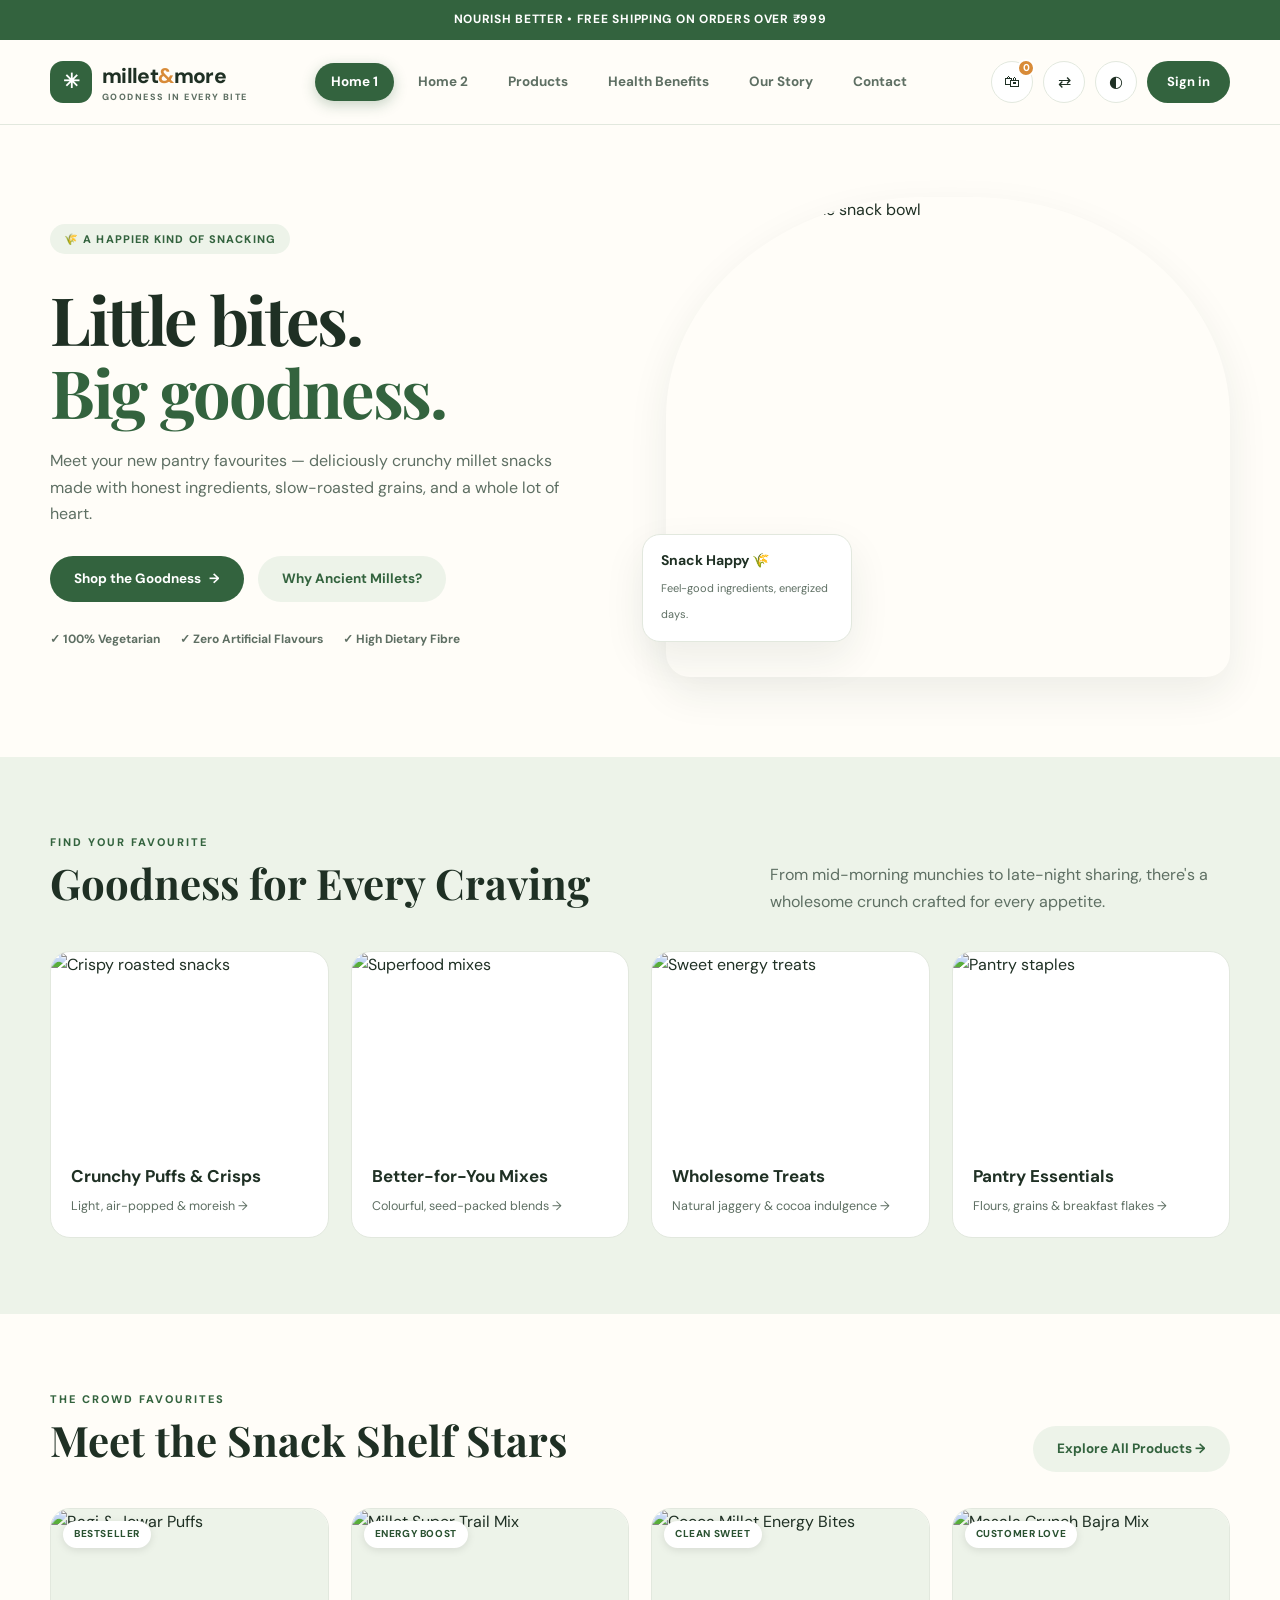
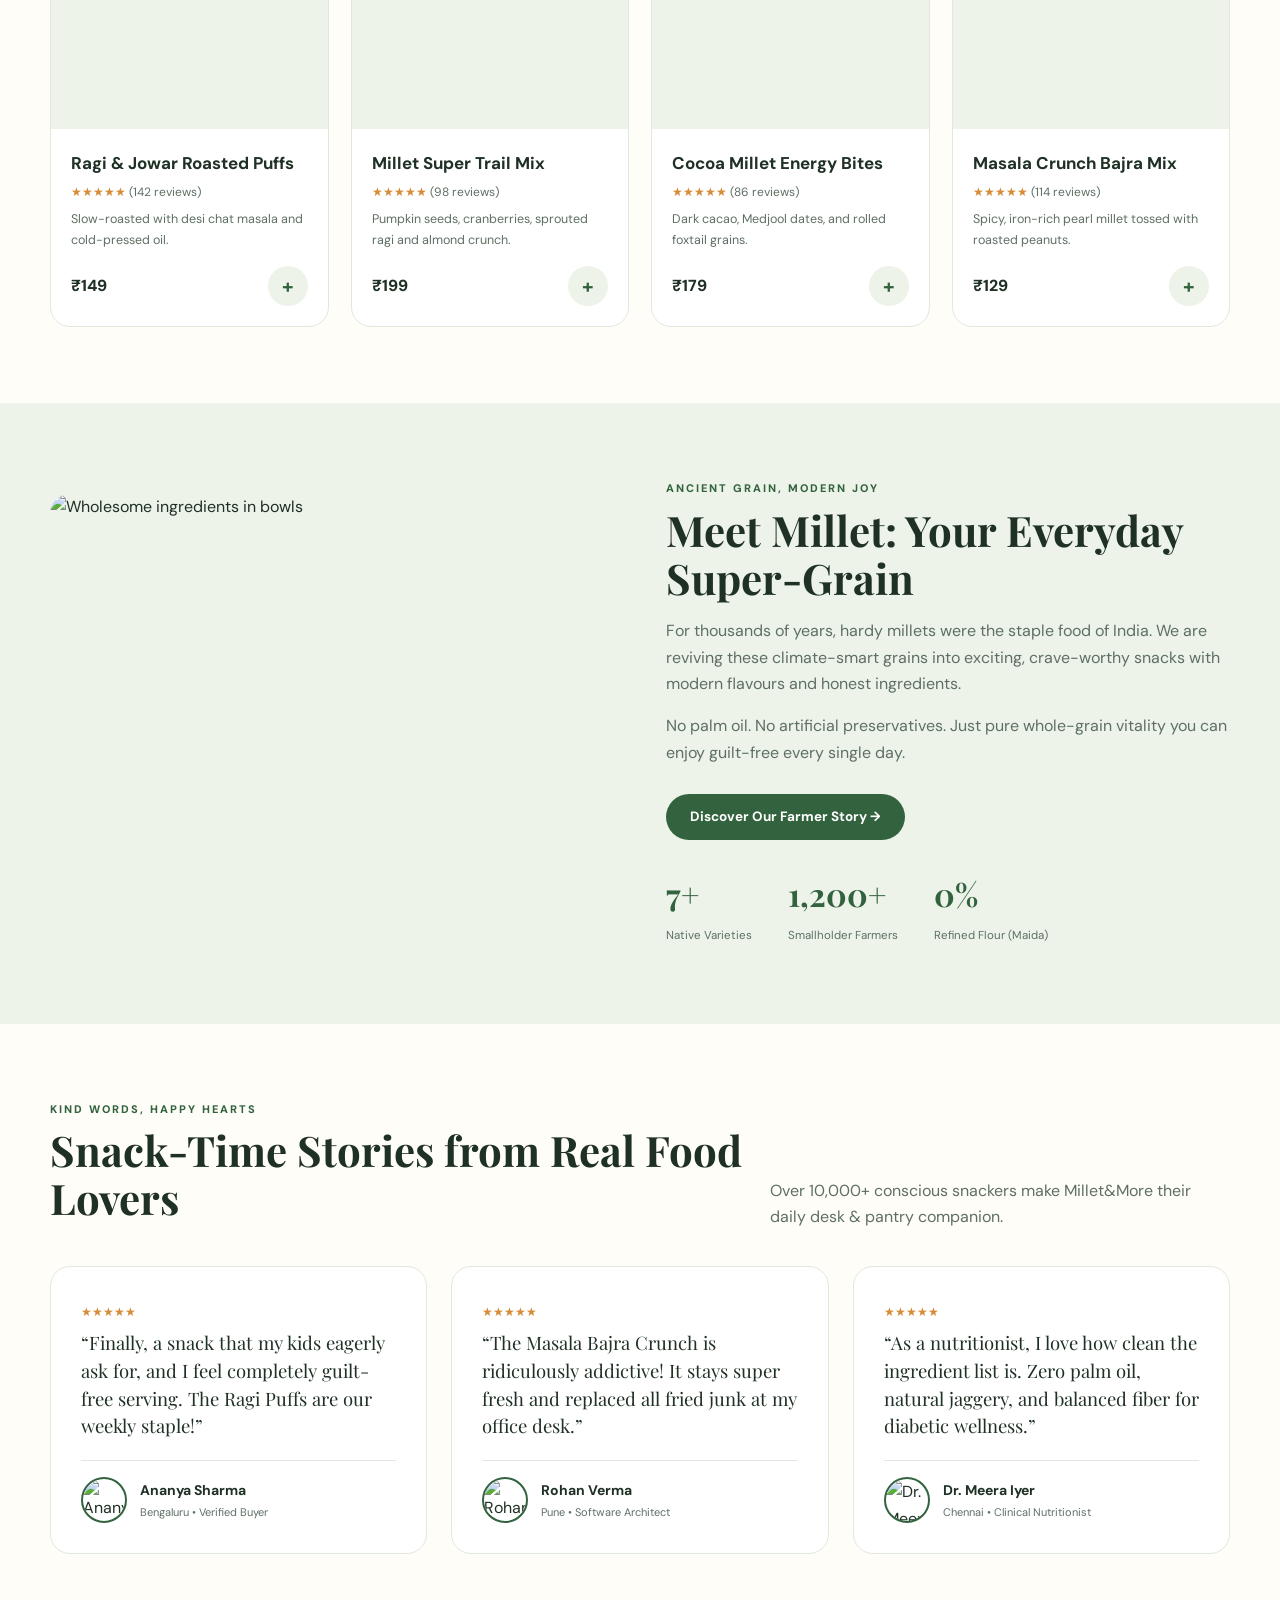
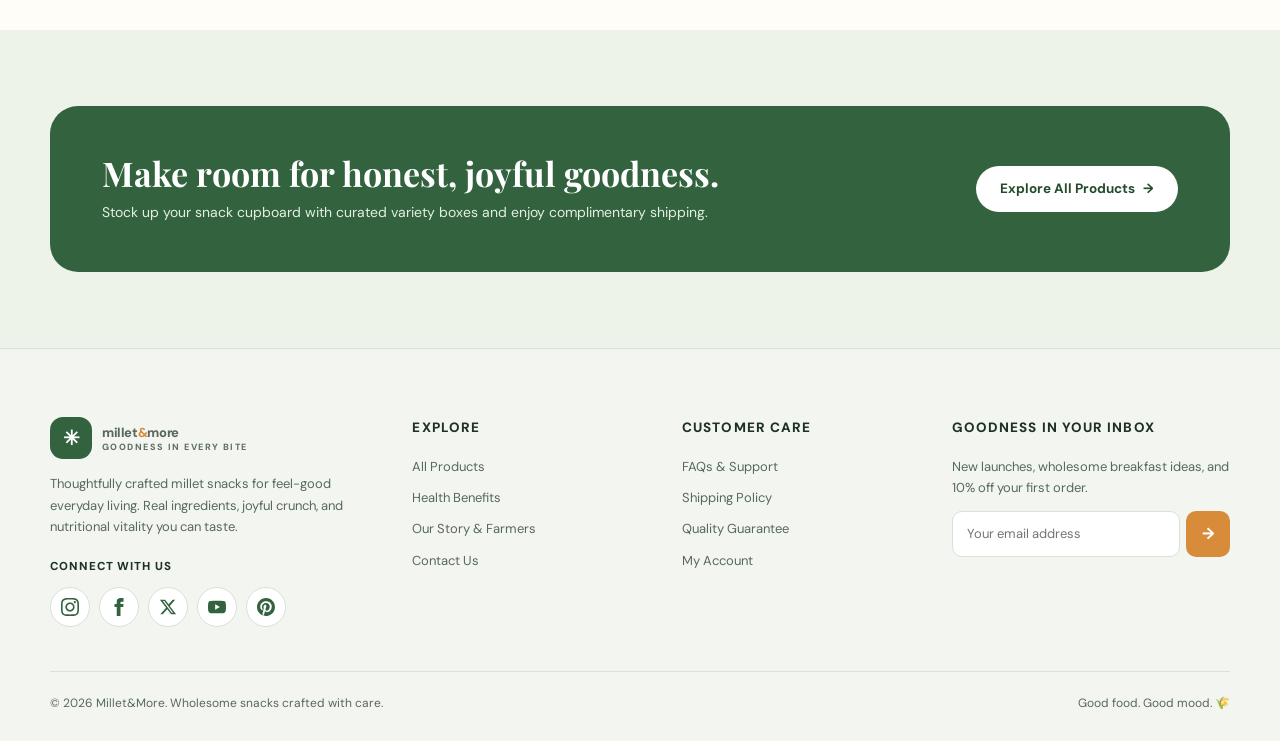
==== commit 1e0db134: "Fix all 16 points: footer logo, social hover visibility, mobile nav with inside action buttons, padd" ====
--- a/index.html
+++ b/index.html
@@ -18,6 +18,8 @@
         <span class="logo-mark">✳</span>
         <span>millet<span class="brand-amp">&</span>more<small>goodness in every bite</small></span>
       </a>
+
+      <!-- Point 12: Desktop Links + Mobile Drawer with Cart, RTL, Theme, and Sign In -->
       <nav class="nav-links">
         <a class="active" href="Home1.html">Home 1</a>
         <a class="" href="Home2.html">Home 2</a>
@@ -25,15 +27,34 @@
         <a class="" href="health-benefits.html">Health Benefits</a>
         <a class="" href="about.html">Our Story</a>
         <a class="" href="contact.html">Contact</a>
+
+        <div class="mobile-nav-actions">
+          <div class="mobile-icons-row">
+            <button class="mobile-action-pill" aria-label="Basket">
+              <span>🛍 Cart</span>
+              <sup data-cart-count>0</sup>
+            </button>
+            <button class="mobile-action-pill" data-rtl-toggle title="Toggle RTL">
+              <span>⇄ RTL</span>
+            </button>
+            <button class="mobile-action-pill" data-theme-toggle title="Toggle theme">
+              <span>◐ Theme</span>
+            </button>
+          </div>
+          <a class="mobile-signin-btn" href="login.html">Sign In to Account →</a>
+        </div>
       </nav>
+
+      <!-- Desktop Nav Actions -->
       <div class="nav-actions">
-        <!-- Point 3: Cart icon before RTL button -->
         <button class="icon-btn" aria-label="Basket" title="Basket">🛍<sup data-cart-count>0</sup></button>
         <button class="icon-btn" data-rtl-toggle title="Toggle RTL">⇄</button>
         <button class="icon-btn" data-theme-toggle title="Toggle theme">◐</button>
         <a class="btn" href="login.html">Sign in</a>
-        <button class="menu-btn" aria-label="Open menu">☰</button>
-      </div>
+      </div>
+
+      <!-- Mobile Hamburger Trigger -->
+      <button class="menu-btn mobile-menu-trigger" aria-label="Open menu">☰</button>
     </div>
   </header>
 
@@ -55,6 +76,7 @@
             <span>✓ High Dietary Fibre</span>
           </div>
         </div>
+        <!-- Point 13: Hero image on mobile -->
         <div class="hero-photo">
           <img src="https://images.unsplash.com/photo-1599599810694-b5ac4ddc2d5b?auto=format&fit=crop&w=1100&q=85" alt="Colourful wholesome snack bowl" loading="eager">
           <div class="float-card">
@@ -216,7 +238,7 @@
       </div>
     </section>
 
-    <!-- Point 4: TESTIMONIALS WITH IMAGES & PROPER AUTHOR ALIGNMENT -->
+    <!-- TESTIMONIALS -->
     <section class="section">
       <div class="container">
         <div class="section-head">
@@ -272,7 +294,7 @@
       </div>
     </section>
 
-    <!-- Point 24: BANNER CTA -->
+    <!-- BANNER CTA -->
     <section class="section alt">
       <div class="container">
         <div class="banner">
@@ -286,7 +308,7 @@
     </section>
   </main>
 
-  <!-- Point 5 & 7: FOOTER -->
+  <!-- Point 1: FOOTER (Identical brand logo & fixed hover icon visibility) -->
   <footer class="site-footer">
     <div class="container">
       <div class="footer-grid">
@@ -311,6 +333,9 @@
               <a href="https://youtube.com" target="_blank" rel="noopener noreferrer" class="social-icon-btn" aria-label="YouTube">
                 <svg viewBox="0 0 24 24"><path d="M23.498 6.186a3.016 3.016 0 0 0-2.122-2.136C19.505 3.545 12 3.545 12 3.545s-7.505 0-9.377.505A3.017 3.017 0 0 0 .502 6.186C0 8.07 0 12 0 12s0 3.93.502 5.814a3.016 3.016 0 0 0 2.122 2.136c1.871.505 9.376.505 9.376.505s7.505 0 9.377-.505a3.015 3.015 0 0 0 2.122-2.136C24 15.93 24 12 24 12s0-3.93-.502-5.814zM9.545 15.568V8.432L15.818 12l-6.273 3.568z"/></svg>
               </a>
+              <a href="https://pinterest.com" target="_blank" rel="noopener noreferrer" class="social-icon-btn" aria-label="Pinterest">
+                <svg viewBox="0 0 24 24"><path d="M12 0C5.373 0 0 5.372 0 12c0 5.084 3.163 9.426 7.627 11.174-.105-.949-.2-2.405.042-3.441.218-.937 1.407-5.965 1.407-5.965s-.359-.719-.359-1.782c0-1.668.967-2.914 2.171-2.914 1.023 0 1.518.769 1.518 1.69 0 1.029-.655 2.568-.994 3.995-.283 1.194.599 2.169 1.777 2.169 2.133 0 3.772-2.249 3.772-5.495 0-2.873-2.064-4.882-5.012-4.882-3.414 0-5.418 2.561-5.418 5.207 0 1.031.397 2.138.893 2.738.098.119.112.224.083.345-.09.375-.291 1.199-.332 1.357-.053.224-.174.271-.401.165-1.495-.69-2.433-2.878-2.433-4.646 0-3.776 2.748-7.252 7.92-7.252 4.158 0 7.392 2.967 7.392 6.923 0 4.135-2.607 7.462-6.233 7.462-1.214 0-2.354-.629-2.758-1.379l-.749 2.848c-.269 1.045-1.004 2.352-1.498 3.146 1.123.345 2.306.535 3.55.535 6.627 0 12-5.373 12-12 0-6.628-5.373-12-12-12z"/></svg>
+              </a>
             </div>
           </div>
         </div>
--- a/assets/style.css
+++ b/assets/style.css
@@ -13,7 +13,7 @@
   --shadow: 0 16px 40px rgba(31, 48, 36, 0.08);
   --radius: 20px;
   
-  /* Footer light theme - light natural organic tone */
+  /* Footer light theme - clean light natural organic tone */
   --footer-bg: #f3f6f0;
   --footer-ink: #1f3024;
   --footer-muted: #57685c;
@@ -75,7 +75,7 @@
 }
 
 .container {
-  width: min(1180px, calc(100% - 40px));
+  width: min(1180px, calc(100% - 48px));
   margin: auto;
 }
 
@@ -83,7 +83,7 @@
   background: var(--brand);
   color: #ffffff;
   text-align: center;
-  padding: 9px 14px;
+  padding: 10px 16px;
   font-size: 12px;
   font-weight: 700;
   letter-spacing: .06em;
@@ -91,7 +91,7 @@
 
 [data-theme="dark"] .topbar {
   background: var(--brand);
-  color: #0c180e !important; /* Force black text on light-green background */
+  color: #0c180e !important;
 }
 
 /* ==========================================================================
@@ -100,7 +100,7 @@
 .site-header {
   position: sticky;
   top: 0;
-  z-index: 90;
+  z-index: 100;
   background: color-mix(in srgb, var(--bg) 95%, transparent);
   backdrop-filter: blur(14px);
   -webkit-backdrop-filter: blur(14px);
@@ -108,7 +108,7 @@
 }
 
 .nav-wrap {
-  min-height: 82px;
+  min-height: 84px;
   display: flex;
   align-items: center;
   justify-content: space-between;
@@ -126,14 +126,15 @@
 }
 
 .logo-mark {
-  width: 40px;
-  height: 40px;
+  width: 42px;
+  height: 42px;
   border-radius: 13px;
   background: var(--brand);
   color: white;
   display: grid;
   place-items: center;
   font-size: 20px;
+  flex-shrink: 0;
 }
 
 [data-theme="dark"] .logo-mark {
@@ -175,7 +176,6 @@
   background: var(--soft);
 }
 
-/* Point 2: Active page highlight in both themes across all devices */
 .nav-links a.active {
   color: #ffffff !important;
   background: var(--brand) !important;
@@ -183,16 +183,16 @@
 }
 
 [data-theme="dark"] .nav-links a.active {
-  color: #08120a !important; /* Point 8: Black text on light green bg in dark theme */
+  color: #08120a !important;
   background: var(--brand) !important;
   box-shadow: 0 4px 16px rgba(0, 0, 0, 0.4);
 }
 
-/* Point 3: Nav actions ordering: Cart -> RTL -> Theme -> Sign In/Up with EQUAL HEIGHT */
+/* Nav actions on desktop */
 .nav-actions {
   display: flex;
   align-items: center;
-  gap: 9px;
+  gap: 10px;
   flex-shrink: 0;
 }
 
@@ -238,12 +238,11 @@
   border: 2px solid var(--surface);
 }
 
-/* Equal height for Sign In button */
 .nav-actions .btn {
   height: 42px;
   min-height: 42px;
   box-sizing: border-box;
-  padding: 0 18px;
+  padding: 0 20px;
   border-radius: 999px;
   font-size: 13px;
   font-weight: 700;
@@ -254,6 +253,11 @@
 
 .menu-btn {
   display: none;
+}
+
+/* Mobile drawer controls (inside hamburger menu) */
+.mobile-nav-actions {
+  display: none; /* Only visible in mobile drawer */
 }
 
 /* ==========================================================================
@@ -263,7 +267,7 @@
   border: 0;
   background: var(--brand);
   color: #ffffff;
-  padding: 12px 22px;
+  padding: 12px 24px;
   border-radius: 999px;
   font-weight: 700;
   font-size: 13.5px;
@@ -274,6 +278,7 @@
   cursor: pointer;
   transition: transform .2s ease, filter .2s ease, box-shadow .2s ease;
   text-decoration: none;
+  text-align: center;
 }
 
 .btn:hover {
@@ -296,7 +301,6 @@
   background: var(--soft);
 }
 
-/* Point 8: Dark theme black text on light green background */
 [data-theme="dark"] .btn:not(.secondary):not(.outline) {
   color: #08120a !important;
 }
@@ -325,17 +329,17 @@
 }
 
 /* ==========================================================================
-   HERO SECTIONS
+   HERO SECTIONS & PADDING (Points 2, 4, 5, 6, 13)
    ========================================================================== */
 .hero {
-  padding: 60px 0 72px;
+  padding: 72px 0 80px;
   overflow: hidden;
 }
 
 .hero-grid {
   display: grid;
   grid-template-columns: 1fr 1fr;
-  gap: 50px;
+  gap: 52px;
   align-items: center;
 }
 
@@ -376,15 +380,16 @@
   font-weight: 700;
 }
 
-/* Hero photo Home 1 */
+/* Hero photo Home 1 - Point 13: Robust, responsive hero image */
 .hero-photo {
   position: relative;
   width: 100%;
 }
 
 .hero-photo > img {
-  height: 500px;
   width: 100%;
+  height: 480px;
+  max-height: 520px;
   object-fit: cover;
   border-radius: 46% 46% 24px 24px;
   box-shadow: var(--shadow);
@@ -415,16 +420,16 @@
   color: var(--muted);
 }
 
-/* Point 9: Home 2 Distinctive Modern Storytelling Hero */
+/* Home 2 Hero */
 .hero-home2 {
-  padding: 55px 0 70px;
+  padding: 72px 0 84px;
   position: relative;
 }
 
 .hero-home2-layout {
   display: grid;
   grid-template-columns: 1.15fr 0.85fr;
-  gap: 40px;
+  gap: 48px;
   align-items: center;
 }
 
@@ -463,10 +468,10 @@
 }
 
 /* ==========================================================================
-   SECTIONS & GRIDS
+   SECTIONS & GRIDS (Clean balanced padding)
    ========================================================================== */
 .section {
-  padding: 70px 0;
+  padding: 76px 0;
 }
 
 .section.alt {
@@ -478,7 +483,7 @@
   align-items: flex-end;
   justify-content: space-between;
   gap: 20px;
-  margin-bottom: 32px;
+  margin-bottom: 36px;
 }
 
 .section h2, .section-head h2 {
@@ -490,26 +495,26 @@
 
 .section-head p {
   color: var(--muted);
-  max-width: 440px;
+  max-width: 460px;
   margin: 0;
 }
 
 .grid-4 {
   display: grid;
   grid-template-columns: repeat(4, 1fr);
-  gap: 20px;
+  gap: 22px;
 }
 
 .grid-3 {
   display: grid;
   grid-template-columns: repeat(3, 1fr);
-  gap: 22px;
+  gap: 24px;
 }
 
 .grid-2 {
   display: grid;
   grid-template-columns: 1fr 1fr;
-  gap: 24px;
+  gap: 28px;
 }
 
 /* Cards */
@@ -533,7 +538,7 @@
 }
 
 .category-card div {
-  padding: 18px;
+  padding: 20px;
 }
 
 .category-card h3, .product-card h3, .recipe-card h3, .bundle-card h3 {
@@ -581,14 +586,13 @@
   z-index: 2;
 }
 
-/* Point 8: Dark theme black text on light green background */
 [data-theme="dark"] .tag {
   background: var(--brand);
   color: #08120a !important;
 }
 
 .product-info {
-  padding: 18px;
+  padding: 20px;
 }
 
 .rating {
@@ -601,7 +605,7 @@
   display: flex;
   align-items: center;
   justify-content: space-between;
-  margin-top: 14px;
+  margin-top: 16px;
 }
 
 .price {
@@ -612,8 +616,8 @@
 .add-btn {
   border: 0;
   border-radius: 50%;
-  width: 38px;
-  height: 38px;
+  width: 40px;
+  height: 40px;
   background: var(--soft);
   color: var(--brand);
   font-size: 20px;
@@ -634,12 +638,39 @@
   color: #08120a !important;
 }
 
-/* Testimonials & Point 4: Author Image & Details Alignment */
+/* Feature cards */
+.feature-card {
+  padding: 30px 26px;
+}
+
+.feature-icon {
+  width: 48px;
+  height: 48px;
+  border-radius: 14px;
+  background: var(--soft);
+  display: grid;
+  place-items: center;
+  font-size: 22px;
+  margin-bottom: 16px;
+}
+
+.feature-card h3 {
+  margin: 0 0 8px;
+  font-size: 18px;
+}
+
+.feature-card p {
+  color: var(--muted);
+  font-size: 13.5px;
+  margin: 0;
+}
+
+/* Testimonials */
 .testimonial {
   background: var(--surface);
   border: 1px solid var(--line);
   border-radius: var(--radius);
-  padding: 28px;
+  padding: 30px;
   display: flex;
   flex-direction: column;
   justify-content: space-between;
@@ -658,7 +689,7 @@
   align-items: center;
   gap: 13px;
   margin-top: auto;
-  padding-top: 14px;
+  padding-top: 16px;
   border-top: 1px solid var(--line);
 }
 
@@ -691,13 +722,13 @@
 .split {
   display: grid;
   grid-template-columns: 1fr 1fr;
-  gap: 48px;
+  gap: 52px;
   align-items: center;
 }
 
 .split img {
   width: 100%;
-  height: 430px;
+  height: 440px;
   object-fit: cover;
   border-radius: var(--radius);
 }
@@ -708,8 +739,8 @@
 
 .stats {
   display: flex;
-  gap: 32px;
-  margin-top: 26px;
+  gap: 36px;
+  margin-top: 28px;
   flex-wrap: wrap;
 }
 
@@ -725,12 +756,42 @@
   color: var(--muted);
 }
 
+/* Point 5 & 6: Our Story Card & Image Filling */
+.story-card {
+  display: grid;
+  grid-template-columns: 1fr 1fr;
+  gap: 0;
+  overflow: hidden;
+  border-radius: var(--radius);
+}
+
+.story-card img {
+  width: 100%;
+  height: 100%;
+  min-height: 420px;
+  object-fit: cover;
+  display: block;
+}
+
+.story-copy {
+  padding: 48px 42px;
+  display: flex;
+  flex-direction: column;
+  justify-content: center;
+}
+
+.story-copy p {
+  color: var(--muted);
+  font-size: 15px;
+  line-height: 1.7;
+}
+
 /* Banner */
 .banner {
   background: var(--brand);
   color: #ffffff;
   border-radius: 28px;
-  padding: 44px 48px;
+  padding: 48px 52px;
   display: flex;
   align-items: center;
   justify-content: space-between;
@@ -772,10 +833,10 @@
 }
 
 /* ==========================================================================
-   Point 11: CENTERED TABS & HOVER EFFECT IN SHOP/PRODUCTS PAGE
+   PRODUCT PAGE & Point 3: CTA TEXT ALIGNMENT
    ========================================================================== */
 .page-hero {
-  padding: 68px 0 52px;
+  padding: 72px 0 56px;
   background: var(--soft);
   text-align: center;
 }
@@ -787,23 +848,23 @@
 
 .page-hero p {
   color: var(--muted);
-  max-width: 640px;
+  max-width: 660px;
   margin: auto;
   font-size: 15.5px;
 }
 
 .content-section {
-  padding: 60px 0;
+  padding: 68px 0;
 }
 
 .filters {
   display: flex;
-  justify-content: center; /* Point 11: Center filter tabs */
+  justify-content: center;
   align-items: center;
   gap: 10px;
   flex-wrap: wrap;
-  margin: 0 auto 38px;
-  max-width: 860px;
+  margin: 0 auto 40px;
+  max-width: 880px;
 }
 
 .filter {
@@ -841,18 +902,33 @@
 
 [data-theme="dark"] .filter.active {
   background: var(--brand);
-  color: #08120a !important; /* Point 8: Black text on light green bg */
+  color: #08120a !important;
   font-weight: 800;
 }
 
+/* Bundles & CTA buttons */
+.bundle-card {
+  padding: 32px 28px;
+  display: flex;
+  flex-direction: column;
+  justify-content: space-between;
+}
+
+.bundle-card .btn {
+  width: 100%;
+  text-align: center;
+  justify-content: center;
+  box-sizing: border-box;
+}
+
 /* ==========================================================================
-   HEALTH BENEFITS & NUTRITION COMPARISON SECTIONS
+   HEALTH BENEFITS & NUTRITION COMPARISON (Point 4)
    ========================================================================== */
 .benefit-card {
   background: var(--surface);
   border: 1px solid var(--line);
   border-radius: var(--radius);
-  padding: 28px;
+  padding: 32px 28px;
   transition: transform .25s ease, box-shadow .25s ease;
 }
 
@@ -865,7 +941,7 @@
   display: inline-block;
   background: var(--brand-light);
   color: var(--brand);
-  padding: 4px 10px;
+  padding: 5px 12px;
   border-radius: 999px;
   font-size: 11px;
   font-weight: 800;
@@ -889,11 +965,11 @@
   width: 100%;
   border-collapse: collapse;
   text-align: left;
-  font-size: 13.5px;
+  font-size: 14px;
 }
 
 .nutrition-table th, .nutrition-table td {
-  padding: 16px 20px;
+  padding: 18px 22px;
   border-bottom: 1px solid var(--line);
 }
 
@@ -909,90 +985,30 @@
 }
 
 /* ==========================================================================
-   FAQ SECTION (Point 16)
-   ========================================================================== */
-.faq-wrap {
-  max-width: 820px;
-  margin: 40px auto 0;
-  display: grid;
-  gap: 14px;
-}
-
-.faq-item {
-  border: 1px solid var(--line);
-  border-radius: 16px;
-  background: var(--surface);
-  overflow: hidden;
-  transition: box-shadow .2s;
-}
-
-.faq-question {
-  width: 100%;
-  text-align: left;
-  background: none;
-  border: 0;
-  padding: 18px 22px;
-  font-weight: 700;
-  font-size: 15px;
-  color: var(--ink);
-  cursor: pointer;
-  display: flex;
-  justify-content: space-between;
-  align-items: center;
-  gap: 15px;
-}
-
-.faq-question:hover {
-  color: var(--brand);
-}
-
-.faq-chevron {
-  font-size: 18px;
-  transition: transform .25s ease;
-  color: var(--brand);
-}
-
-.faq-item.open .faq-chevron {
-  transform: rotate(180deg);
-}
-
-.faq-answer {
-  display: none;
-  padding: 0 22px 20px;
-  color: var(--muted);
-  font-size: 14px;
-  line-height: 1.6;
-}
-
-.faq-item.open .faq-answer {
-  display: block;
-}
-
-/* ==========================================================================
-   FORMS & ENQUIRY FORM (Point 17 & 18)
+   CONTACT PAGE & Point 7: MAP PLACEMENT
    ========================================================================== */
 .contact-grid {
   display: grid;
   grid-template-columns: 0.85fr 1.15fr;
-  gap: 36px;
+  gap: 40px;
 }
 
 .contact-info {
   background: var(--soft);
-  padding: 34px;
+  padding: 38px 34px;
   border-radius: var(--radius);
 }
 
 .contact-info p {
   color: var(--muted);
-  font-size: 13.5px;
+  font-size: 14px;
 }
 
 .form-card {
   background: var(--surface);
   border: 1px solid var(--line);
   border-radius: var(--radius);
-  padding: 34px;
+  padding: 38px 34px;
   box-shadow: var(--shadow);
 }
 
@@ -1032,7 +1048,171 @@
   resize: vertical;
 }
 
-/* Password wrapper & Eye Icon (Point 18) */
+/* Point 7: Properly Placed Map Section */
+.map-card {
+  border-radius: var(--radius);
+  overflow: hidden;
+  border: 1px solid var(--line);
+  box-shadow: var(--shadow);
+  background: var(--surface);
+  width: 100%;
+}
+
+.map-card iframe {
+  width: 100%;
+  height: 400px;
+  border: 0;
+  display: block;
+}
+
+.map-header {
+  padding: 22px 28px;
+  border-bottom: 1px solid var(--line);
+  display: flex;
+  align-items: center;
+  justify-content: space-between;
+  flex-wrap: wrap;
+  gap: 15px;
+}
+
+/* FAQ Accordion */
+.faq-wrap {
+  max-width: 840px;
+  margin: 36px auto 0;
+  display: grid;
+  gap: 14px;
+}
+
+.faq-item {
+  border: 1px solid var(--line);
+  border-radius: 16px;
+  background: var(--surface);
+  overflow: hidden;
+  transition: box-shadow .2s;
+}
+
+.faq-question {
+  width: 100%;
+  text-align: left;
+  background: none;
+  border: 0;
+  padding: 18px 24px;
+  font-weight: 700;
+  font-size: 15px;
+  color: var(--ink);
+  cursor: pointer;
+  display: flex;
+  justify-content: space-between;
+  align-items: center;
+  gap: 15px;
+}
+
+.faq-question:hover {
+  color: var(--brand);
+}
+
+.faq-chevron {
+  font-size: 16px;
+  transition: transform .25s ease;
+  color: var(--brand);
+}
+
+.faq-item.open .faq-chevron {
+  transform: rotate(180deg);
+}
+
+.faq-answer {
+  display: none;
+  padding: 0 24px 20px;
+  color: var(--muted);
+  font-size: 14px;
+  line-height: 1.65;
+}
+
+.faq-item.open .faq-answer {
+  display: block;
+}
+
+/* ==========================================================================
+   AUTHENTICATION PAGES (Points 8, 9, 10, 11, 16)
+   ========================================================================== */
+.auth-page {
+  min-height: 100vh;
+  display: flex;
+  align-items: center;
+  justify-content: center;
+  background: var(--bg);
+  position: relative;
+  padding: 60px 20px;
+}
+
+/* Point 16: Keep Theme and RTL outside the card across all screens */
+.auth-top-actions {
+  position: fixed;
+  top: 20px;
+  right: 20px;
+  display: flex;
+  align-items: center;
+  gap: 8px;
+  z-index: 1000;
+  background: var(--surface);
+  padding: 6px;
+  border-radius: 999px;
+  border: 1px solid var(--line);
+  box-shadow: 0 6px 20px rgba(0,0,0,0.12);
+}
+
+.rtl .auth-top-actions {
+  right: auto;
+  left: 20px;
+}
+
+.auth-box {
+  width: min(460px, 100%);
+  background: var(--surface);
+  border: 1px solid var(--line);
+  border-radius: var(--radius);
+  padding: 44px 38px;
+  box-shadow: var(--shadow);
+}
+
+/* Point 9: Align Brand Name in Center */
+.auth-logo {
+  display: flex;
+  align-items: center;
+  justify-content: center;
+  text-align: center;
+  margin: 0 auto 24px;
+}
+
+.auth-box h1 {
+  font: 700 32px 'Playfair Display', serif;
+  margin: 0 0 24px; /* Clean gap without extra paragraph text */
+  text-align: center;
+}
+
+.auth-box .btn {
+  width: 100%;
+  margin-top: 8px;
+}
+
+/* Point 10: Place Forget text BELOW the tab box */
+.forgot-password-wrap {
+  text-align: right;
+  margin-top: 8px;
+  font-size: 12.5px;
+}
+
+.forgot-link {
+  color: var(--brand);
+  font-weight: 700;
+}
+
+.forgot-link:hover {
+  text-decoration: underline;
+}
+
+/* Password wrapper & Eye Icon */
 .password-wrap {
   position: relative;
   display: flex;
@@ -1064,7 +1244,7 @@
   display: flex;
   align-items: flex-start;
   gap: 10px;
-  margin: 14px 0 20px;
+  margin: 16px 0 22px;
   font-size: 12.5px;
   color: var(--muted);
 }
@@ -1077,100 +1257,32 @@
   accent-color: var(--brand);
 }
 
-/* ==========================================================================
-   AUTH PAGES & Point 25: Fixed Capsule Outside Card on Mobile
-   ========================================================================== */
-.auth-page {
-  min-height: 100vh;
-  display: flex;
-  align-items: center;
-  justify-content: center;
-  background: var(--bg);
-  position: relative;
-  padding: 60px 20px;
-}
-
-/* Point 25: Theme and RTL outside the card in mobile view */
-.auth-top-actions {
-  position: fixed;
-  top: 18px;
-  right: 20px;
-  display: flex;
-  align-items: center;
-  gap: 8px;
-  z-index: 100;
-  background: var(--surface);
-  padding: 5px;
-  border-radius: 999px;
-  border: 1px solid var(--line);
-  box-shadow: 0 4px 16px rgba(0,0,0,0.1);
-}
-
-.rtl .auth-top-actions {
-  right: auto;
-  left: 20px;
-}
-
-.auth-box {
-  width: min(470px, 100%);
-  background: var(--surface);
-  border: 1px solid var(--line);
-  border-radius: var(--radius);
-  padding: 42px 36px;
-  box-shadow: var(--shadow);
-}
-
-.auth-logo {
-  justify-content: center;
-  margin: 0 auto 20px;
-  text-align: center;
-}
-
-.auth-box h1 {
-  font: 700 32px 'Playfair Display', serif;
-  margin: 0 0 6px;
-  text-align: center;
-}
-
-.auth-box > p {
-  color: var(--muted);
-  font-size: 13.5px;
-  margin: 0 auto 24px;
-  text-align: center;
-  max-width: 360px;
-}
-
-.auth-box .btn {
-  width: 100%;
-}
-
-.auth-links {
-  display: flex;
-  justify-content: space-between;
-  align-items: center;
-  font-size: 12.5px;
-  margin: 8px 0 20px;
-}
-
-.forgot-link {
-  color: var(--brand);
-  font-weight: 700;
-}
-
-.forgot-link:hover {
-  text-decoration: underline;
-}
-
 .auth-bottom {
   text-align: center;
   color: var(--muted);
   font-size: 13px;
-  margin-top: 22px;
+  margin-top: 24px;
 }
 
 .auth-bottom a {
   color: var(--brand);
   font-weight: 800;
+}
+
+.back-home {
+  display: flex;
+  align-items: center;
+  justify-content: center;
+  gap: 7px;
+  color: var(--muted);
+  font-size: 12.5px;
+  margin-top: 24px;
+  text-align: center;
+  transition: color .2s;
+}
+
+.back-home:hover {
+  color: var(--brand);
 }
 
 .social-auth-title {
@@ -1234,20 +1346,20 @@
 }
 
 /* ==========================================================================
-   FOOTER (Point 5, 7) - LIGHT THEME LIGHT BG & SOCIALS & BACK TO TOP
+   FOOTER (Point 1: Light Theme Social Media Hover Visibility)
    ========================================================================== */
 .site-footer {
   background: var(--footer-bg);
   color: var(--footer-ink);
   border-top: 1px solid var(--footer-line);
-  padding: 60px 0 25px;
+  padding: 68px 0 28px;
   transition: background .25s ease, color .25s ease;
 }
 
 .footer-grid {
   display: grid;
   grid-template-columns: 1.4fr 1fr 1fr 1.2fr;
-  gap: 36px;
+  gap: 38px;
 }
 
 .site-footer p, .site-footer a {
@@ -1306,9 +1418,9 @@
   opacity: 0.9;
 }
 
-/* Point 7: Social Media Buttons in Footer */
+/* Social Media in Footer & Point 1: Fixed Hover Visibility */
 .footer-social-wrap {
-  margin-top: 18px;
+  margin-top: 20px;
 }
 
 .social-label {
@@ -1318,7 +1430,7 @@
   letter-spacing: .08em;
   text-transform: uppercase;
   color: var(--footer-ink);
-  margin-bottom: 8px;
+  margin-bottom: 10px;
 }
 
 .social-links {
@@ -1329,8 +1441,8 @@
 }
 
 .social-icon-btn {
-  width: 38px;
-  height: 38px;
+  width: 40px;
+  height: 40px;
   border-radius: 50%;
   background: var(--surface);
   border: 1px solid var(--footer-line);
@@ -1338,31 +1450,47 @@
   display: inline-flex;
   align-items: center;
   justify-content: center;
-  transition: all .2s;
+  transition: all .2s ease;
   text-decoration: none;
-}
-
-.social-icon-btn:hover {
-  transform: translateY(-2px);
-  background: var(--brand);
-  color: #ffffff;
-  border-color: var(--brand);
-}
-
-[data-theme="dark"] .social-icon-btn:hover {
-  color: #08120a !important;
 }
 
 .social-icon-btn svg {
   width: 18px;
   height: 18px;
-  fill: currentColor;
+  fill: var(--brand) !important;
+  transition: fill .2s ease;
+}
+
+/* Point 1: Strict hover visibility in Light & Dark Theme */
+.social-icon-btn:hover {
+  transform: translateY(-2px);
+  background: var(--brand) !important;
+  border-color: var(--brand) !important;
+}
+
+.social-icon-btn:hover svg,
+.social-icon-btn:hover svg path {
+  fill: #ffffff !important;
+}
+
+[data-theme="dark"] .social-icon-btn {
+  background: var(--surface);
+  border-color: var(--line);
+}
+
+[data-theme="dark"] .social-icon-btn svg {
+  fill: var(--brand) !important;
+}
+
+[data-theme="dark"] .social-icon-btn:hover svg,
+[data-theme="dark"] .social-icon-btn:hover svg path {
+  fill: #08120a !important; /* Black icon on light-green in dark theme */
 }
 
 .copyright {
   border-top: 1px solid var(--footer-line);
-  margin-top: 40px;
-  padding-top: 20px;
+  margin-top: 44px;
+  padding-top: 22px;
   color: var(--footer-muted);
   font-size: 12px;
   display: flex;
@@ -1372,7 +1500,7 @@
   gap: 12px;
 }
 
-/* Point 7: Back to Top button */
+/* Back to Top button */
 .back-to-top {
   position: fixed;
   bottom: 24px;
@@ -1390,7 +1518,7 @@
   justify-content: center;
   font-size: 18px;
   font-weight: 800;
-  z-index: 80;
+  z-index: 95;
   opacity: 0;
   visibility: hidden;
   transform: translateY(12px);
@@ -1425,7 +1553,7 @@
   opacity: 0;
   transform: translateY(10px);
   transition: .25s;
-  z-index: 100;
+  z-index: 1000;
   font-size: 13.5px;
   font-weight: 600;
 }
@@ -1470,20 +1598,36 @@
   left: 12px;
 }
 
+.rtl .forgot-password-wrap {
+  text-align: left;
+}
+
 /* ==========================================================================
-   RESPONSIVE DESIGN (Point 21, 22, 23, 24)
-   HAMBURGER MENU AT 1024px & CLEAN SINGLE COLUMN MOBILE VIEW
+   RESPONSIVE DESIGN (Point 12, 13, 15)
+   MOBILE/TABLET (<= 1024px & <= 768px):
+   - Header has only [Logo] and [Menu ☰] button on top
+   - Cart, RTL, Theme, and Sign In buttons live INSIDE the hamburger menu!
    ========================================================================== */
 @media (max-width: 1024px) {
-  /* Point 21: Hamburger menu at 1024px */
   .menu-btn {
     display: inline-flex;
   }
 
+  /* Hide the top navbar action buttons on <= 1024px and <= 768px */
+  .nav-actions {
+    display: none !important;
+  }
+
+  /* Show the menu button directly in nav-wrap */
+  .mobile-menu-trigger {
+    display: inline-flex;
+  }
+
+  /* Slide down drawer */
   .nav-links {
     display: none;
     position: absolute;
-    top: 82px;
+    top: 84px;
     left: 0;
     right: 0;
     background: var(--surface);
@@ -1491,9 +1635,9 @@
     padding: 24px 20px;
     flex-direction: column;
     align-items: stretch;
-    gap: 8px;
-    z-index: 85;
-    box-shadow: var(--shadow);
+    gap: 10px;
+    z-index: 120;
+    box-shadow: 0 16px 36px rgba(0,0,0,0.15);
   }
 
   .nav-links.open {
@@ -1506,10 +1650,54 @@
     font-size: 15px;
   }
 
-  /* Point 24: CTA Alignment at 1024px */
-  .hero-cta {
-    justify-content: flex-start;
+  /* Point 12: Actions INSIDE the hamburger menu */
+  .mobile-nav-actions {
+    display: flex;
+    flex-direction: column;
     gap: 12px;
+    padding-top: 16px;
+    margin-top: 8px;
+    border-top: 1px solid var(--line);
+  }
+
+  .mobile-icons-row {
+    display: flex;
+    align-items: center;
+    justify-content: space-between;
+    gap: 12px;
+  }
+
+  .mobile-action-pill {
+    flex: 1;
+    height: 44px;
+    border-radius: 12px;
+    border: 1px solid var(--line);
+    background: var(--soft);
+    color: var(--ink);
+    display: flex;
+    align-items: center;
+    justify-content: center;
+    gap: 8px;
+    font-size: 13px;
+    font-weight: 700;
+    cursor: pointer;
+  }
+
+  .mobile-signin-btn {
+    width: 100%;
+    height: 44px;
+    border-radius: 12px;
+    background: var(--brand);
+    color: #ffffff;
+    display: flex;
+    align-items: center;
+    justify-content: center;
+    font-weight: 700;
+    font-size: 14px;
+  }
+
+  [data-theme="dark"] .mobile-signin-btn {
+    color: #08120a !important;
   }
 
   .grid-4 {
@@ -1531,18 +1719,33 @@
     top: 72px;
   }
 
-  /* Hide textual sign in button on mobile navbar to preserve clean row */
-  .nav-actions .btn {
-    display: none;
-  }
-
-  /* Point 23: Arrange sections one by one in mobile view */
+  /* Point 2, 4, 5, 6: Balanced section padding */
+  .section {
+    padding: 56px 0;
+  }
+
+  .hero, .hero-home2 {
+    padding: 50px 0 60px;
+  }
+
   .hero-grid,
   .hero-home2-layout,
   .split,
-  .contact-grid {
+  .contact-grid,
+  .story-card {
     grid-template-columns: 1fr;
     gap: 32px;
+  }
+
+  /* Point 5 & 6: Story Card Image Mobile */
+  .story-card img {
+    min-height: 280px;
+    height: 280px;
+    width: 100%;
+  }
+
+  .story-copy {
+    padding: 32px 24px;
   }
 
   .grid-3 {
@@ -1550,25 +1753,26 @@
     gap: 20px;
   }
 
-  /* Point 22: Image broken in Home 1 hero section on mobile */
+  /* Point 13: Hero image on mobile */
   .hero-photo {
-    max-width: 440px;
+    max-width: 100%;
     margin: 0 auto;
   }
 
   .hero-photo > img {
-    height: 350px;
+    height: auto;
+    min-height: 260px;
+    max-height: 380px;
     width: 100%;
-    border-radius: 32px;
+    border-radius: 28px;
   }
 
   .float-card {
-    left: 8px;
+    left: 10px;
     bottom: 12px;
-    padding: 12px 15px;
-  }
-
-  /* Point 24: CTA Text Alignment in mobile */
+    padding: 10px 14px;
+  }
+
   .hero-cta {
     flex-direction: column;
     align-items: stretch;
@@ -1591,6 +1795,9 @@
 
   .banner .btn {
     align-self: center;
+    width: 100%;
+    justify-content: center;
+    box-sizing: border-box;
   }
 
   .section-head {
@@ -1613,20 +1820,34 @@
     font-size: 34px;
   }
 
+  .contact-info, .form-card {
+    padding: 28px 22px;
+  }
+
   .auth-page {
-    padding: 40px 16px;
+    padding: 50px 16px;
   }
 
   .auth-box {
-    padding: 32px 22px;
-  }
-}
-
-@media (max-width: 520px) {
-  /* Strict 1 column for category & product cards on small mobile */
+    padding: 34px 22px;
+  }
+}
+
+/* Point 15: Product Page Mobile Layout */
+@media (max-width: 580px) {
   .grid-4 {
     grid-template-columns: 1fr;
-    gap: 16px;
+    gap: 18px;
+  }
+
+  .filters {
+    gap: 8px;
+    margin-bottom: 28px;
+  }
+
+  .filter {
+    padding: 8px 16px;
+    font-size: 12px;
   }
 
   .footer-grid {
@@ -1636,4 +1857,8 @@
   .social-auth-grid {
     grid-template-columns: 1fr;
   }
-}
+
+  .map-card iframe {
+    height: 320px;
+  }
+}
